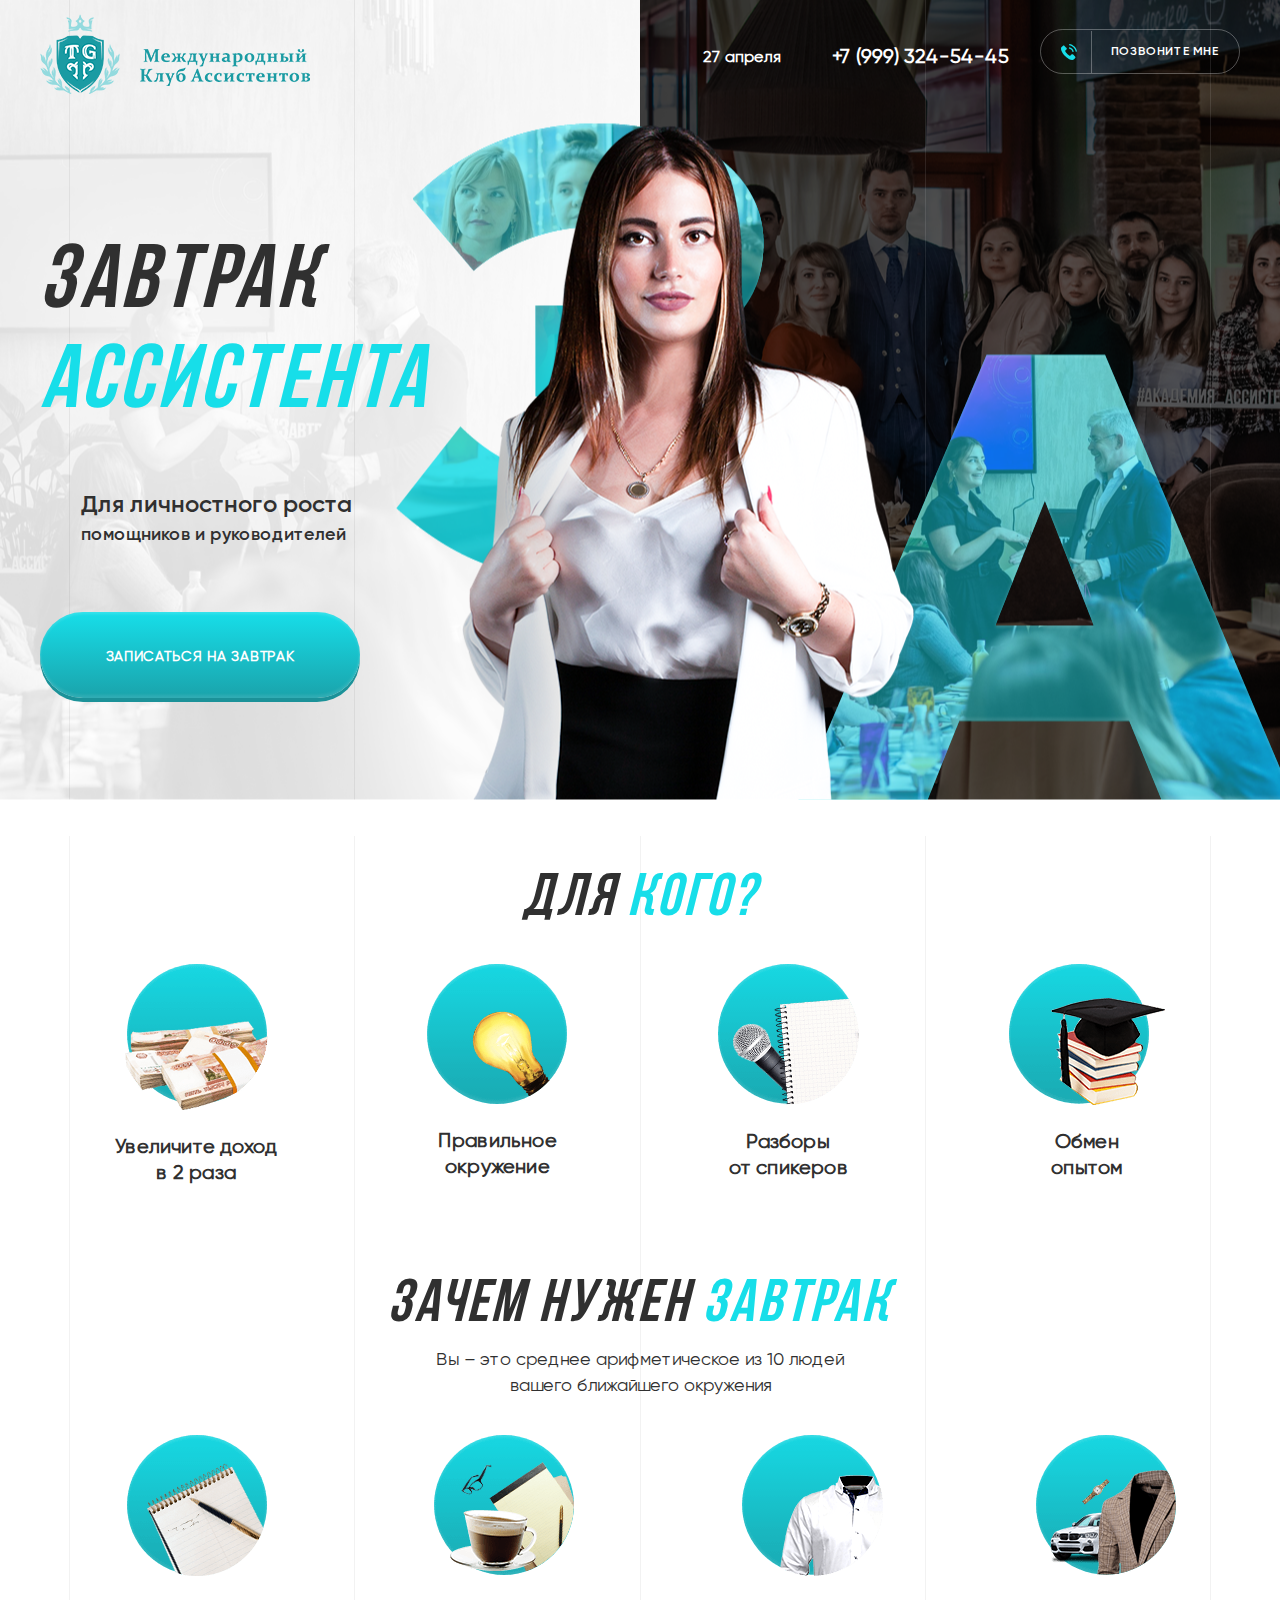
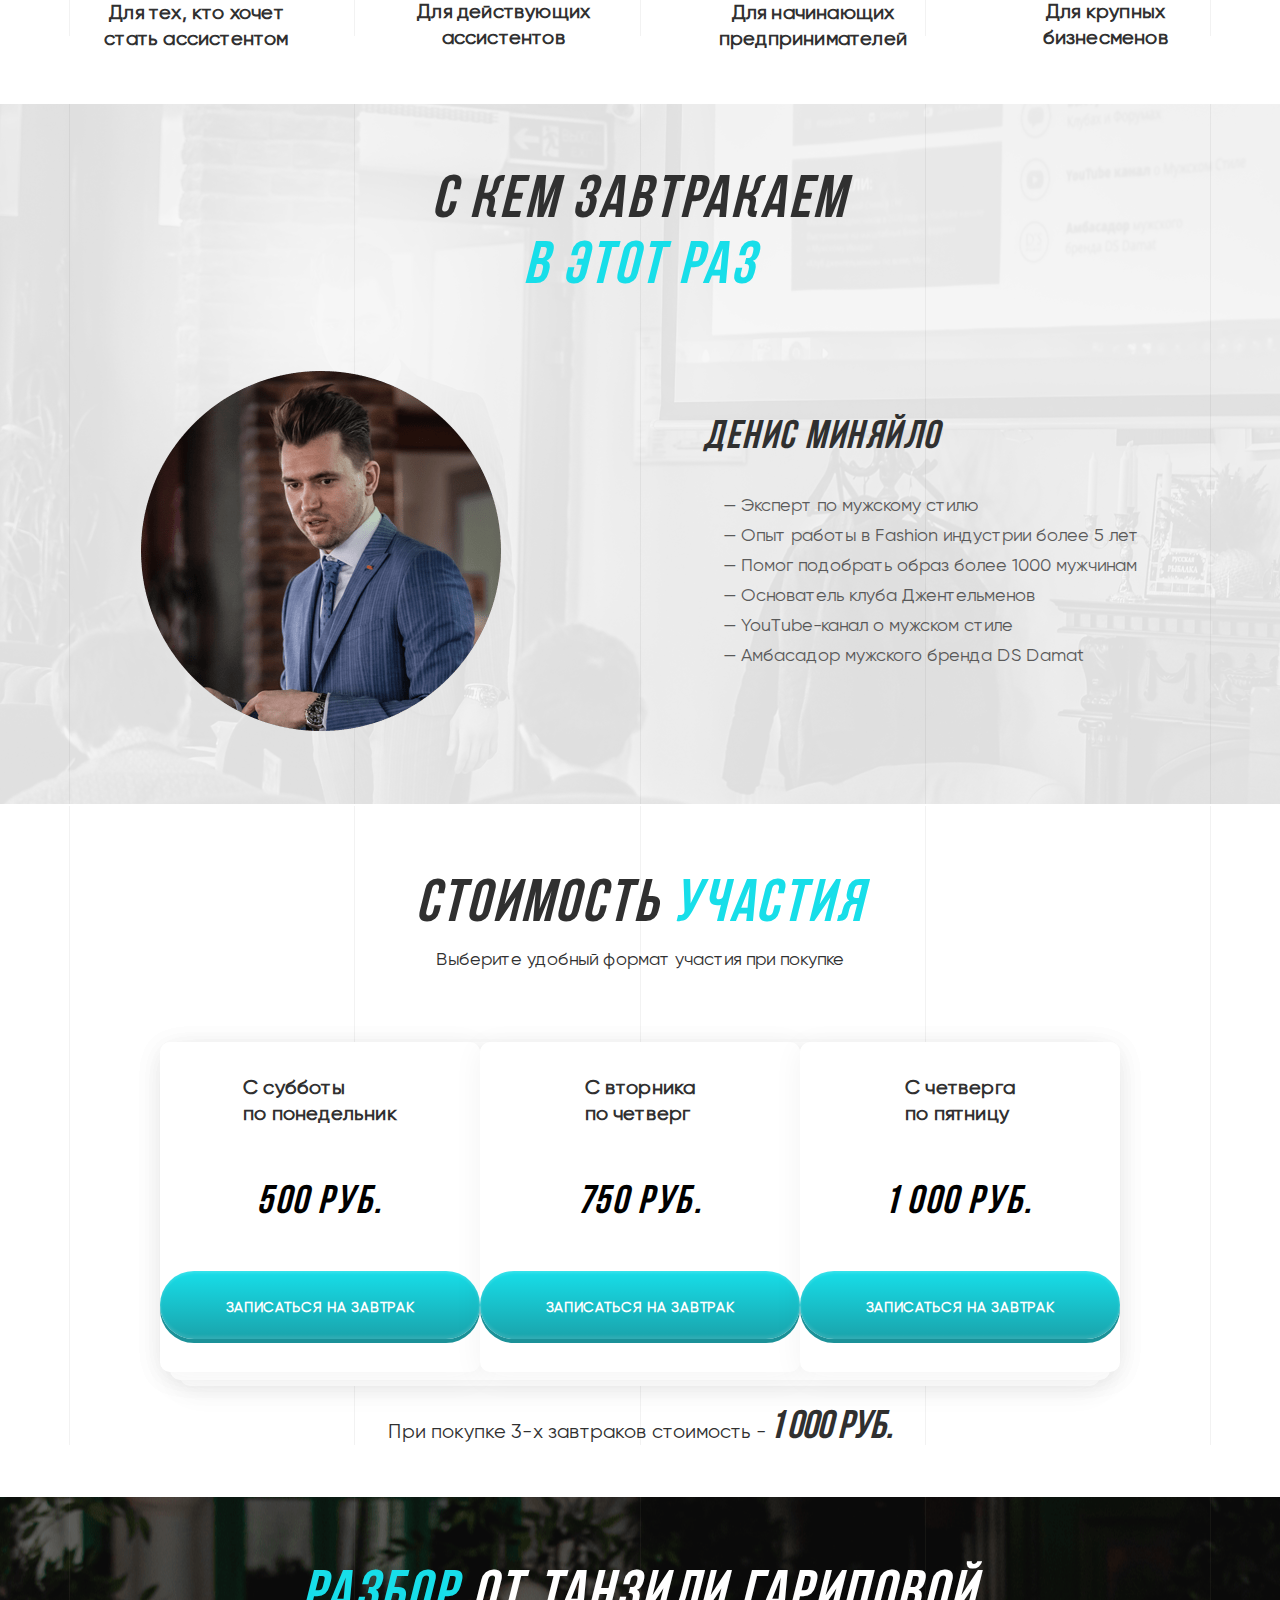
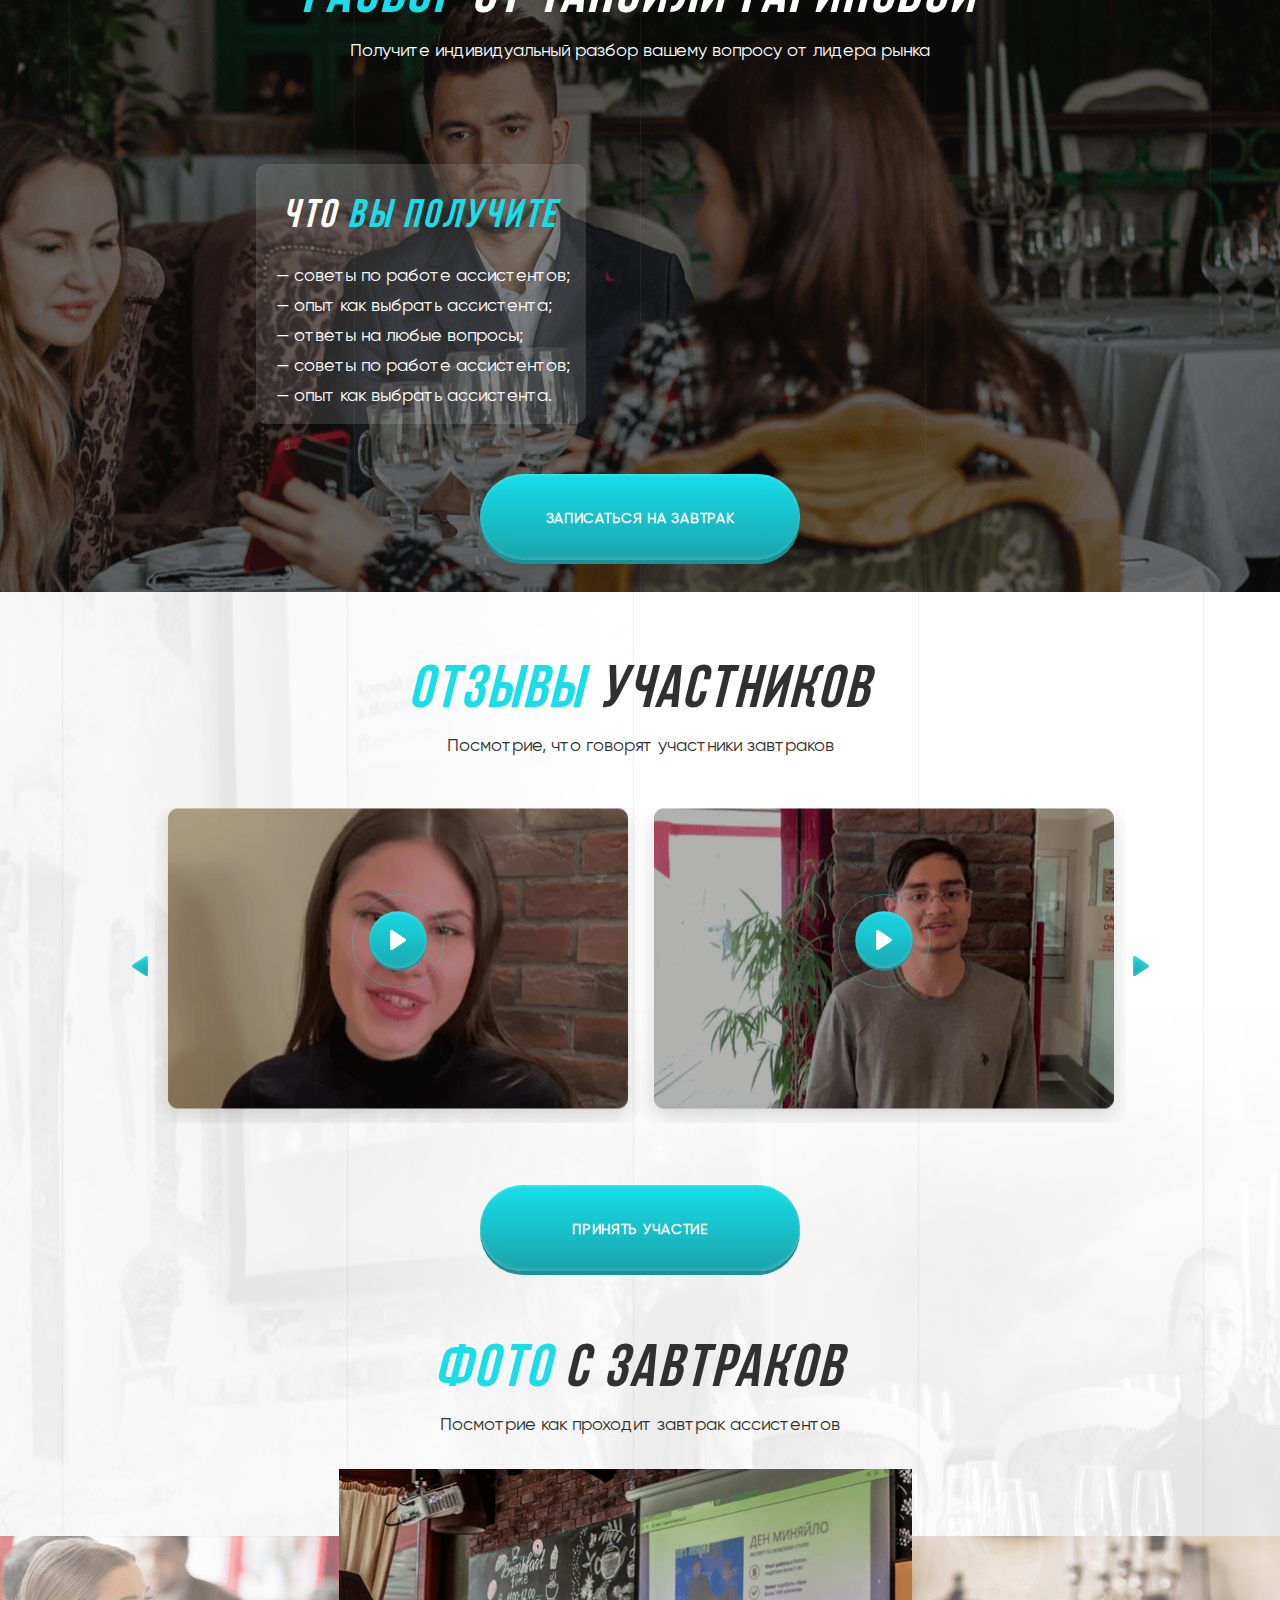
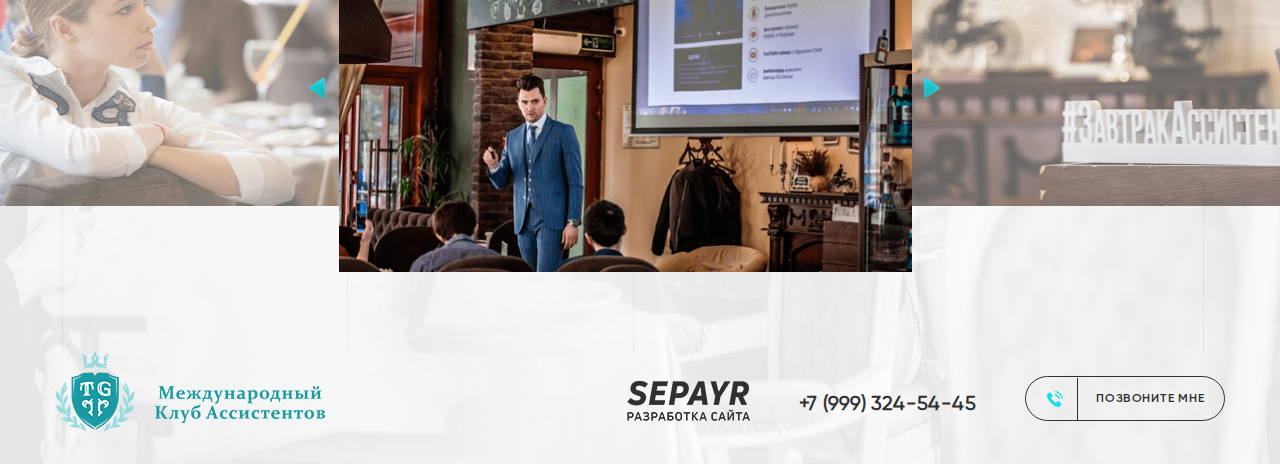
==== index.html @ 1f5dccc3 "fix" ====
<!DOCTYPE html>
<html lang="en">
	<head>
		<meta charset="UTF-8">
		<meta name="viewport" content="width=device-width, initial-scale=1.0">
		<meta http-equiv="X-UA-Compatible" content="ie=edge">
		<link rel="stylesheet" href="css/style.css">
		<link rel="stylesheet" href="slick/slick.css">
		<link rel="stylesheet" href="slick/slick-theme.css">
		<title>Завтрак</title>
	</head>
	<body>
		<header class="header">
			<div class="container">
				<div class="header-menu__wrap">
					<div class="header-logo"></div>
					<!-- /.header-logo -->
					<div class="header-menu">
						<div class="header-menu__data">27 апреля</div>
						<!-- /.header-menu__data -->
						<div class="header-menu__tel">+7 (999) 324-54-45</div>
						<!-- /.header-menu__tel -->
						<button class="button-o">
							<svg version="1.1" id="Capa_1" xmlns="http://www.w3.org/2000/svg" xmlns:xlink="http://www.w3.org/1999/xlink" x="0px" y="0px" width="16" height="16" viewBox="0 0 480.56 480.56" style="enable-background:new 0 0 480.56 480.56;" xml:space="preserve">
								<path d="M365.354,317.9c-15.7-15.5-35.3-15.5-50.9,0c-11.9,11.8-23.8,23.6-35.5,35.6c-3.2,3.3-5.9,4-9.8,1.8
							  c-7.7-4.2-15.9-7.6-23.3-12.2c-34.5-21.7-63.4-49.6-89-81c-12.7-15.6-24-32.3-31.9-51.1c-1.6-3.8-1.3-6.3,1.8-9.4
							  c11.9-11.5,23.5-23.3,35.2-35.1c16.3-16.4,16.3-35.6-0.1-52.1c-9.3-9.4-18.6-18.6-27.9-28c-9.6-9.6-19.1-19.3-28.8-28.8
							  c-15.7-15.3-35.3-15.3-50.9,0.1c-12,11.8-23.5,23.9-35.7,35.5c-11.3,10.7-17,23.8-18.2,39.1c-1.9,24.9,4.2,48.4,12.8,71.3
							  c17.6,47.4,44.4,89.5,76.9,128.1c43.9,52.2,96.3,93.5,157.6,123.3c27.6,13.4,56.2,23.7,87.3,25.4c21.4,1.2,40-4.2,54.9-20.9
							  c10.2-11.4,21.7-21.8,32.5-32.7c16-16.2,16.1-35.8,0.2-51.8C403.554,355.9,384.454,336.9,365.354,317.9z"></path>
								<path d="M346.254,238.2l36.9-6.3c-5.8-33.9-21.8-64.6-46.1-89c-25.7-25.7-58.2-41.9-94-46.9l-5.2,37.1
							  c27.7,3.9,52.9,16.4,72.8,36.3C329.454,188.2,341.754,212,346.254,238.2z"></path>
								<path d="M403.954,77.8c-42.6-42.6-96.5-69.5-156-77.8l-5.2,37.1c51.4,7.2,98,30.5,134.8,67.2c34.9,34.9,57.8,79,66.1,127.5
							  l36.9-6.3C470.854,169.3,444.354,118.3,403.954,77.8z"></path>
							  </svg>
						<span>Позвоните мне</span>
						</button>
					</div>
					<!-- /.header-menu -->
				</div>
				<div class="header-main">
					<div class="header-main__text">
						<h1>Завтрак<br>
						<span class='blue'>ассистента</span></h1>
						<div class="header-main__text__desc">Для личностного роста</div>
						<!-- /.header-main__text__desc -->
						<div class="header-main__text__desc_small">помощников и руководителей</div>
						<!-- /.header-main__text__desc_small -->
						
						<button class="button">Записаться на завтрак</button>
						
					</div>
					<!-- /.header-main__text -->
				</div>
				<!-- /.header-main -->
			</div>
		</div>
	</header>
	<!-- /.header -->
	
	<section class="section-value">
		<div class="section-title">
			для <span class="blue">кого?</span>
		</div>
		<!-- /.section-title -->
		<div class="section-value__advantages__wrap">
			<div class="section-value__advantages">
				<img src="img/money.png" alt="">
				<p>Увеличите доход<br>
				в 2 раза</p>
			</div>
			<!-- /.section-value__advantages -->
			<div class="section-value__advantages">
				<img src="img/lamp.png" alt="">
				<p>Правильное<br>
				окружение</p>
			</div>
			<!-- /.section-value__advantages -->
			<div class="section-value__advantages">
				<img src="img/speakers.png" alt="">
				<p>Разборы<br>
				от спикеров</p>
			</div>
			<!-- /.section-value__advantages -->
			<div class="section-value__advantages">
				<img src="img/exp.png" alt="">
				<p>Обмен<br>
				опытом</p>
			</div>
			<!-- /.section-value__advantages -->
		</div>
		<!-- /.section-value__advantages__wrap -->
		<div class="section-value-forWhat">
			<div class="section-title">зачем нужен <span class="blue">завтрак</span></div>
			<!-- /.section-title -->
			<div class="section-desc">Вы – это среднее арифметическое из 10 людей<br>
			вашего ближайшего окружения</div>
			<!-- /.section-value-forWhat__desc -->
			<div class="section-value-forWhat__blocks">
				<div class="section-value-forWhat__block">
					<img src="img/assistant.png" alt="">
					<p>Для тех, кто хочет<br>
					стать ассистентом</p>
				</div>
				<!-- /.section-value-forWhat__block -->
				<div class="section-value-forWhat__block">
					<img src="img/cofe.png" alt="">
					<p>Для действующих<br>
					ассистентов</p>
				</div>
				<!-- /.section-value-forWhat__block -->
				<div class="section-value-forWhat__block">
					<img src="img/start.png" alt="">
					<p>Для начинающих<br>
					предпринимателей</p>
				</div>
				<!-- /.section-value-forWhat__block -->
				<div class="section-value-forWhat__block">
					<img src="img/buisness.png" alt="">
					<p>Для крупных<br>
					бизнесменов</p>
				</div>
				<!-- /.section-value-forWhat__block -->
			</div>
			<!-- /.section-value-forWhat__blocks -->
		</div>
		<!-- /.section-value-forWhat -->
	</section>
	<!-- /.section-value -->
	<section class="withWho">
		<div class="container">
			<div class="section-title">С КЕМ ЗАВТРАКАЕМ<br>
				<span class="blue"> В ЭТОТ РАЗ</span></div>
				<!-- /.section-title -->
				<div class="withWho-desc">
					<div class="withWho-img">
						<img src="img/denis.png" alt="">
					</div>
					<!-- /.withWho-img -->
					<div class="withWho-text">
						<div class="withWho-name">Денис миняйло</div>
						<!-- /.withWho-name -->
						<div class="withWho-advantages">
							<ul>
								<li>— Эксперт по мужскому стилю</li>
								<li>— Опыт работы в Fashion индустрии более 5 лет</li>
								<li>— Помог подобрать образ более 1000 мужчинам</li>
								<li>— Основатель клуба Джентельменов</li>
								<li>— YouTube-канал о мужском стиле</li>
								<li>— Амбасадор мужского бренда DS Damat</li>
							</ul>
						</div>
						<!-- /.withWho-advantages -->
					</div>
				</div>
				
			</div>
		</section>
		<!-- /.withWho -->
		<section class="section-price">
			<div class="section-title">стоимость <span class="blue">участия</span></div>
			<!-- /.section title -->
			<div class="section-desc">Выберите удобный формат участия при покупке</div>
			<!-- /.section-price__desc -->
			<div class="section-price__rates">
				<div class="section-price__rate">
					<div class="section-price__date">С субботы<br>
					по понедельник</div>
					<!-- /.section-price__date -->
					<div class="price">500 Руб.</div>
					<!-- /.price -->
					<button class="button button-price">Записаться на завтрак</button>
					<!-- /.button -->
				</div>
				<!-- /.section-price__rate -->
				<div class="section-price__rate">
					<div class="section-price__date">С вторника<br>
					по четверг</div>
					<!-- /.section-price__date -->
					<div class="price">750 Руб.</div>
					<!-- /.price -->
					<button class="button button-price">Записаться на завтрак</button>
					<!-- /.button -->
				</div>
				<!-- /.section-price__rate -->
				<div class="section-price__rate">
					<div class="section-price__date">С четверга<br>
					по пятницу</div>
					<!-- /.section-price__date -->
					<div class="price">1 000 Руб.</div>
					<!-- /.price -->
					<button class="button button-price">Записаться на завтрак</button>
					<!-- /.button -->
				</div>
				<!-- /.section-price__rate -->
			</div>
			<!-- /.section-price__rates -->
			<div class="rates-before"></div>
			<div class="rates-before-1"></div>
			<div class="action">При покупке 3-х завтраков стоимость - <span class="big">1 000 Руб.</span></div>
		</section>
		<!-- /.section-price -->
		<section class="section-parsing">
			<div class="section-title section-title_white"><span class="blue">разбор</span> от танзили гариповой</div>
			<!-- /.section-title -->
			<div class="section-desc section-desc_white">Получите индивидуальный разбор вашему вопросу от лидера рынка</div>
			<!-- /.section-parsing__desc -->
			<div class="section-parsing__get">
				<div class="section-title section-title_small section-title_white">что <span class="blue">вы получите</span></div>
				<!-- /.section-title_small -->
				<ul>
					<li>— советы по работе ассистентов;</li>
					<li>— опыт как выбрать ассистента;</li>
					<li>— ответы на любые вопросы;</li>
					<li>— советы по работе ассистентов;</li>
					<li>— опыт как выбрать ассистента.</li>
				</ul>
			</div>
			<!-- /.section-parsing__get -->
			<button class="button">Записаться на завтрак</button>
			<!-- /.button -->
		</section>
		<!-- /.section-parsing -->
		<div class="bottom">
			<section class="section-feedback">
				<div class="section-title"><span class="blue">отзывы</span> участников</div>
				<!-- /.section-title -->
				<div class="section-desc">Посмотрие, что говорят участники завтраков</div>
				<!-- /.section-desc -->
				<div class="feedback-slider">
					<div class="feedback-slide feedback-slide-1">
						<button class="button-play button-play-1">
						<img src="img/play.png" alt="">
						</button>
					</div>
					<div class="feedback-slide feedback-slide-2">
						<button class="button-play button-play-2">
						<img src="img/play.png" alt="">
						</button>
					</div>
					<div class="feedback-slide feedback-slide-3">
						<button class="button-play button-play-3">
						<img src="img/play.png" alt="">
						</button>
					</div>
					<div class="feedback-slide feedback-slide-4">
						<button class="button-play button-play-4">
						<img src="img/play.png" alt="">
						</button>
					</div>
					<div class="feedback-slide feedback-slide-5">
						<button class="button-play button-play-5">
						<img src="img/play.png" alt="">
						</button>
					</div>
					<div class="feedback-slide feedback-slide-6">
						<button class="button-play button-play-6">
						<img src="img/play.png" alt="">
						</button>
					</div>
				</div>
				<!-- /.feedback-slider -->
				<button class="button">принять участие</button>
				<!-- /.button -->
			</section>
			<!-- /.section-feedback -->
			<section class="section-photos">
				<div class="section-title"><span class="blue">фото</span> с завтраков</div>
				<!-- /.section-title -->
				<div class="section-desc">Посмотрие как проходит завтрак ассистентов</div>
				<!-- /.section-desc -->
				<div class="photos-slider">
					<img src="img/slider-2/img-1.png" alt="">
					<img src="img/slider-2/img-2.png" alt="">
					<img src="img/slider-2/img-3.png" alt="">
					<img src="img/slider-2/img-4.png" alt="">
					<img src="img/slider-2/img-5.png" alt="">
					<img src="img/slider-2/img-6.png" alt="">
					<img src="img/slider-2/img-7.png" alt="">
					
					<img src="img/slider-2/img-1.png" alt="">
					<img src="img/slider-2/img-2.png" alt="">
					<img src="img/slider-2/img-3.png" alt="">
					<img src="img/slider-2/img-4.png" alt="">
					<img src="img/slider-2/img-5.png" alt="">
					<img src="img/slider-2/img-6.png" alt="">
					<img src="img/slider-2/img-7.png" alt="">
					
					<img src="img/slider-2/img-1.png" alt="">
					<img src="img/slider-2/img-2.png" alt="">
					<img src="img/slider-2/img-3.png" alt="">
					<img src="img/slider-2/img-4.png" alt="">
					<img src="img/slider-2/img-5.png" alt="">
					<img src="img/slider-2/img-6.png" alt="">
					<img src="img/slider-2/img-7.png" alt="">
				</div>
				<!-- /.photos-slider -->
			</section>
			<!-- /.section-photos -->
			<footer class="footer">
				<div class="logo">
					<img src="img/logo.png" alt="">
				</div>
				<!-- /.logo -->
				<div class="copy">
					<img src="img/copy.png" alt="">
				</div>
				<!-- /.copy -->
				<div class="tel">+7 (999) 324-54-45</div>
				<!-- /.tel -->
				<button class="button-o">
					<svg version="1.1" id="Capa_1" xmlns="http://www.w3.org/2000/svg" xmlns:xlink="http://www.w3.org/1999/xlink" x="0px" y="0px" width="16" height="16" viewBox="0 0 480.56 480.56" style="enable-background:new 0 0 480.56 480.56;" xml:space="preserve">
						<path d="M365.354,317.9c-15.7-15.5-35.3-15.5-50.9,0c-11.9,11.8-23.8,23.6-35.5,35.6c-3.2,3.3-5.9,4-9.8,1.8
					  c-7.7-4.2-15.9-7.6-23.3-12.2c-34.5-21.7-63.4-49.6-89-81c-12.7-15.6-24-32.3-31.9-51.1c-1.6-3.8-1.3-6.3,1.8-9.4
					  c11.9-11.5,23.5-23.3,35.2-35.1c16.3-16.4,16.3-35.6-0.1-52.1c-9.3-9.4-18.6-18.6-27.9-28c-9.6-9.6-19.1-19.3-28.8-28.8
					  c-15.7-15.3-35.3-15.3-50.9,0.1c-12,11.8-23.5,23.9-35.7,35.5c-11.3,10.7-17,23.8-18.2,39.1c-1.9,24.9,4.2,48.4,12.8,71.3
					  c17.6,47.4,44.4,89.5,76.9,128.1c43.9,52.2,96.3,93.5,157.6,123.3c27.6,13.4,56.2,23.7,87.3,25.4c21.4,1.2,40-4.2,54.9-20.9
					  c10.2-11.4,21.7-21.8,32.5-32.7c16-16.2,16.1-35.8,0.2-51.8C403.554,355.9,384.454,336.9,365.354,317.9z"></path>
						<path d="M346.254,238.2l36.9-6.3c-5.8-33.9-21.8-64.6-46.1-89c-25.7-25.7-58.2-41.9-94-46.9l-5.2,37.1
					  c27.7,3.9,52.9,16.4,72.8,36.3C329.454,188.2,341.754,212,346.254,238.2z"></path>
						<path d="M403.954,77.8c-42.6-42.6-96.5-69.5-156-77.8l-5.2,37.1c51.4,7.2,98,30.5,134.8,67.2c34.9,34.9,57.8,79,66.1,127.5
					  l36.9-6.3C470.854,169.3,444.354,118.3,403.954,77.8z"></path>
					  </svg>
				<span>Позвоните мне</span>
				</button>
			</footer>
			<!-- /.footer -->
		</div>
		<div class="video-popup video-popup-1">
			<div class="popup">
				<iframe width="380" height="403" src="https://www.youtube.com/embed/B3DP2rwQmpI" frameborder="0" allow="accelerometer; autoplay; encrypted-media; gyroscope; picture-in-picture" allowfullscreen></iframe>
				<div class="close close-1">
				<img src="img/close.png" alt=""></div>
			</div>
		</div>
		<div class="video-popup video-popup-2">
			<div class="popup">
				<iframe width="380" height="403" src="https://www.youtube.com/embed/vml7hj1_cJI" frameborder="0" allow="accelerometer; autoplay; encrypted-media; gyroscope; picture-in-picture" allowfullscreen></iframe>
				<div class="close close-2">
				<img src="img/close.png" alt=""></div>
			</div>
		</div>
		<div class="video-popup video-popup-3">
			<div class="popup">
				<iframe width="380" height="403" src="https://www.youtube.com/embed/K8iYPHsZq0M" frameborder="0" allow="accelerometer; autoplay; encrypted-media; gyroscope; picture-in-picture" allowfullscreen></iframe>
				<div class="close close-3">
				<img src="img/close.png" alt=""></div>
			</div>
		</div>
		<div class="video-popup video-popup-4">
			<div class="popup">
				<iframe width="380" height="403" src="https://www.youtube.com/embed/VwwDBniNbgA" frameborder="0" allow="accelerometer; autoplay; encrypted-media; gyroscope; picture-in-picture" allowfullscreen></iframe>
				<div class="close close-4">
				<img src="img/close.png" alt=""></div>
			</div>
		</div>
		<div class="video-popup video-popup-5">
			<div class="popup">
				<iframe width="380" height="403" src="https://www.youtube.com/embed/llMvuj4jTOo" frameborder="0" allow="accelerometer; autoplay; encrypted-media; gyroscope; picture-in-picture" allowfullscreen></iframe>
				<div class="close close-5">
				<img src="img/close.png" alt=""></div>
			</div>
		</div>
		<div class="video-popup video-popup-6">
			<div class="popup">
				<iframe width="380" height="403" src="https://www.youtube.com/embed/JsB4ao9Jj1M" frameborder="0" allow="accelerometer; autoplay; encrypted-media; gyroscope; picture-in-picture" allowfullscreen></iframe>
				<div class="close close-6">
				<img src="img/close.png" alt=""></div>
			</div>
		</div>
		<div class="form-popup">
			<div class="popup">
				<div class="close close-form"><img src="img/close.png" alt=""></div>
				<div class="section-title">оставьте <span class="blue">заявку</span></div>
				<div class="section-desc">мы свяжемся с вами
				через 3 минут</div>
				<form><input class='input-name' type="name" placeholder="Введите ваше имя:">
				<input type='tel' placeholder="Введите ваш телефон:"></form>
				<a href="thanks.html" class="button-a">оставить заявку</a>
				<div class="note">
					Нажимая на кнопку «Оставить заявку»,<br>
					вы принимаете<span class="blue"> условия передачи данных</span>
				</div>
			</div>
		</div>
		<script src="js/jquery-3.4.0.min.js"></script>
		<script src="slick/slick.js"></script>
		<script>
		$(document).ready(function() {
		$('.button-play-1').on("click", function(){
		$('.video-popup-1').show()
		});
		$('.close-1').on("click", function(){
		$('.video-popup').hide()
		});
		$('.button-play-2').on("click", function(){
		$('.video-popup-2').show()
		});
		$('.close-2').on("click", function(){
		$('.video-popup').hide()
		});
		$('.button-play-3').on("click", function(){
		$('.video-popup-3').show()
		});
		$('.close-3').on("click", function(){
		$('.video-popup').hide()
		});
		$('.button-play-4').on("click", function(){
		$('.video-popup-4').show()
		});
		$('.close-4').on("click", function(){
		$('.video-popup').hide()
		});
		$('.button-play-5').on("click", function(){
		$('.video-popup-5').show()
		});
		$('.close-5').on("click", function(){
		$('.video-popup').hide()
		});
		$('.button-play-6').on("click", function(){
		$('.video-popup-6').show()
		});
		$('.close-6').on("click", function(){
		$('.video-popup').hide()
		});
		$('.button').on("click", function(){
		$('.form-popup').show()
		});
		$('.close-form').on("click", function(){
		$('.form-popup').hide()
		});
		$('.button-o').on("click", function(){
		$('.form-popup').show()
		});
		$('.close-form').on("click", function(){
		$('.form-popup').hide()
		});
		$('.feedback-slider').slick({
		infinite: true,
		slidesToShow: 2,
		slidesToScroll: 2,
		responsive: [
		{
		breakpoint: 576,
		settings: {
		slidesToShow: 1,
		slidesToScroll: 1,
		arrows: true
		}
		}
		]
		});
		$('.photos-slider').slick({
		centerMode: true,
		slidesToShow: 3,
		slidesToScroll: 1,
		arrows: true,
		dots: false,
		infinite: true,
		responsive: [
		{
		breakpoint: 576,
		settings: {
		slidesToShow: 1,
		slidesToScroll: 1,
		arrows: true,
		centerMode: false
		}
		}
		]
		});
		});
		</script>
	</body>
</html>
---- css/style.css ----
@font-face {
  font-family: 'BebasNeue Regular';
  font-style: normal;
  font-weight: 400;
  src: url("../Font/AABebasNeue.ttf");
}

@font-face {
  font-family: 'Gilroy';
  font-style: normal;
  font-weight: 400;
  src: url("../Font/Gilroy-Regular_0.ttf");
}

@font-face {
  font-family: 'Gilroy-SemiBold';
  font-style: normal;
  font-weight: 400;
  src: url("../Font/Gilroy-SemiBold_0.ttf");
}

* {
  -webkit-box-sizing: border-box;
  box-sizing: border-box;
}

body {
  margin: 0;
  width: 100%;
}

.container {
  width: 1200px;
  margin: 0 auto;
}

.header {
  background: url("../img/bg.png") center no-repeat;
  height: 800px;
  width: 100%;
  margin: 0;
}

.header-logo {
  padding: 0;
  margin-top: 14px;
  background: url("../img/logo.png");
  width: 270px;
  height: 80px;
}

.header-menu {
  display: -webkit-box;
  display: -ms-flexbox;
  display: flex;
  -ms-flex-pack: distribute;
  justify-content: space-around;
  color: #ffffff;
  font-family: Gilroy, sans-serif;
  font-weight: 700;
}

.header-menu__wrap {
  display: -webkit-box;
  display: -ms-flexbox;
  display: flex;
  -webkit-box-pack: justify;
  -ms-flex-pack: justify;
  justify-content: space-between;
}

.header-menu__data {
  padding-top: 47px;
  font-size: 16px;
  margin-left: 53px;
}

.header-menu__tel {
  padding-top: 45px;
  font-size: 20px;
  margin-left: 51px;
}

.header-main {
  max-width: 1239px;
  height: 677px;
}

.header-main__text {
  padding: 0;
  display: inline-block;
}

.header-main__text__desc {
  font-size: 24px;
  line-height: 26px;
  color: #303030;
  font-family: "Gilroy-SemiBold";
  font-weight: 400;
  margin: 0 auto;
  margin-top: 65px;
  margin-left: 41px;
}

.header-main__text__desc_small {
  font-size: 18px;
  font-family: "Gilroy-SemiBold";
  font-weight: 400;
  line-height: 24px;
  color: #303030;
  margin-top: 5px;
  margin-bottom: 66px;
  margin-left: 41px;
}

.header-main__text h1 {
  color: #303030;
  letter-spacing: 5.65px;
  margin: 0;
  margin-top: 132px;
  line-height: 100px;
  font-size: 90px;
  font-weight: 400;
  font-style: italic;
  font-family: 'BebasNeue Regular';
}

.section-photos {
  text-align: center;
}

.section-photos .slick-slide {
  height: auto;
  opacity: 0.6;
  margin-top: 0.35%;
}

.section-photos .slick-slide img {
  height: 270px;
}

.section-photos .slick-next {
  left: 72%;
  top: 54%;
}

.section-photos .slick-prev {
  left: 24%;
  opacity: 1;
  top: 54%;
  z-index: 1;
}

.section-photos .slick-track,
.section-photos .draggable {
  height: 101.5% !important;
  margin-left: -5% !important;
}

.photos-slider {
  height: 405px;
  margin-top: 32px;
}

.button-o {
  margin-top: 29px;
  text-transform: uppercase;
  letter-spacing: 0.6px;
  font-size: 12px;
  font-weight: 400;
  color: #ffffff;
  font-family: 'Gilroy-SemiBold', sans-serif;
  background-color: transparent;
  border: 1px solid rgba(255, 255, 255, 0.3);
  border-radius: 50px;
  height: 45px;
  width: 200px;
  text-align: center;
  vertical-align: middle;
  margin-left: 31px;
  outline: none;
  -webkit-transition: 0.5s ease-in-out;
  -o-transition: 0.5s ease-in-out;
  transition: 0.5s ease-in-out;
}

.button-o span {
  padding-top: 6px;
}

.button-o:hover {
  background: #0090ff;
}

.button-o:hover svg {
  fill: #fff;
}

.button-o svg {
  margin-right: 15px;
  padding-top: 13px;
  padding-bottom: 13px;
  padding-right: 14px;
  vertical-align: middle;
  border-right: 1px solid rgba(255, 255, 255, 0.3);
  fill: #17dee9;
  -webkit-box-sizing: content-box;
  box-sizing: content-box;
}

.button {
  width: 320px;
  height: 86px;
  text-align: center;
  line-height: 86px;
  -webkit-box-shadow: 0 4px 0 #1b9299, inset 0 2px 3px rgba(255, 255, 255, 0.15), inset 0 -3px 3px rgba(255, 255, 255, 0.1);
  box-shadow: 0 4px 0 #1b9299, inset 0 2px 3px rgba(255, 255, 255, 0.15), inset 0 -3px 3px rgba(255, 255, 255, 0.1);
  border-radius: 43px;
  background: -webkit-gradient(linear, left bottom, left top, from(#1aa3ab), to(#17dee9)), -webkit-gradient(linear, left bottom, left top, from(#000000), to(#ffffff));
  background: -webkit-linear-gradient(bottom, #1aa3ab 0%, #17dee9 100%), -webkit-linear-gradient(bottom, #000000 0%, #ffffff 100%);
  background: -o-linear-gradient(bottom, #1aa3ab 0%, #17dee9 100%), -o-linear-gradient(bottom, #000000 0%, #ffffff 100%);
  background: linear-gradient(to top, #1aa3ab 0%, #17dee9 100%), linear-gradient(to top, #000000 0%, #ffffff 100%);
  color: #ffffff;
  font-family: Gilroy;
  font-size: 14px;
  font-weight: 700;
  text-transform: uppercase;
  letter-spacing: 0.7px;
  text-align: center;
  outline: none;
  -webkit-transition: all 0.5s ease-in-out;
  -o-transition: all 0.5s ease-in-out;
  transition: all 0.5s ease-in-out;
  border: 0px;
}

.button:hover {
  -webkit-transform: translateY(2px);
  -ms-transform: translateY(2px);
  transform: translateY(2px);
  background: -webkit-gradient(linear, left bottom, left top, from(#208c92), to(#1ec6cf)), -webkit-gradient(linear, left bottom, left top, from(#000000), to(#ffffff));
  background: -webkit-linear-gradient(bottom, #208c92 0%, #1ec6cf 100%), -webkit-linear-gradient(bottom, #000000 0%, #ffffff 100%);
  background: -o-linear-gradient(bottom, #208c92 0%, #1ec6cf 100%), -o-linear-gradient(bottom, #000000 0%, #ffffff 100%);
  background: linear-gradient(to top, #208c92 0%, #1ec6cf 100%), linear-gradient(to top, #000000 0%, #ffffff 100%);
}

.button-price {
  padding: 34px 42px;
  height: 11px;
  line-height: 5px;
  margin-top: 54px;
  margin-bottom: 57px;
}

.button-play {
  background: transparent;
  padding: 16px;
  border-radius: 50px;
  outline: none;
  border: 1px solid rgba(23, 222, 233, 0.35);
  cursor: pointer;
}

.blue {
  color: #17dee9;
}

.section-title {
  font-family: 'BebasNeue Regular';
  color: #303030;
  font-size: 60px;
  font-weight: 400;
  font-style: italic;
  letter-spacing: 3.76px;
  text-align: center;
  padding-top: 61px;
}

.section-desc {
  color: #303030;
  font-family: Gilroy;
  font-size: 18px;
  font-weight: 500;
  line-height: 26px;
  text-align: center;
  margin-top: 13px;
}

.section-desc_white {
  color: #ffffff;
}

.slick-prev {
  width: 16px;
  height: 20px;
  background: url("../img/prev.png") center no-repeat !important;
}

.slick-prev:before {
  content: '' !important;
}

.slick-next {
  background: url("../img/next.png") center no-repeat !important;
}

.slick-next:before {
  content: '' !important;
}

.slick-center {
  width: 3% !important;
  height: auto !important;
  opacity: 1 !important;
  margin-top: 0 !important;
  margin-bottom: 10px;
}

.slick-center img {
  width: 100% !important;
  height: 100% !important;
}

.slick-prev {
  z-index: 1;
}

.section-price {
  background: url("../img/bg-7.png") center no-repeat;
}

.section-price__desc {
  color: #303030;
  font-family: Gilroy;
  font-size: 18px;
  font-weight: 500;
  line-height: 26px;
  letter-spacing: 0.2px;
  text-align: center;
  margin-top: 13px;
}

.section-price__rate {
  width: 320px;
  height: 330px;
  -webkit-box-shadow: 0 5px 30px rgba(48, 48, 48, 0.05);
  box-shadow: 0 5px 30px rgba(48, 48, 48, 0.05);
  border-radius: 10px;
  background-color: #ffffff;
  display: -webkit-box;
  display: -ms-flexbox;
  display: flex;
  -webkit-box-pack: center;
  -ms-flex-pack: center;
  justify-content: center;
  -ms-flex-wrap: wrap;
  flex-wrap: wrap;
  z-index: 3;
}

.section-price__rates {
  display: -webkit-box;
  display: -ms-flexbox;
  display: flex;
  -webkit-box-shadow: 0 5px 30px rgba(48, 48, 48, 0.05);
  box-shadow: 0 5px 30px rgba(48, 48, 48, 0.05);
  margin: 0 auto;
  width: 960px;
  border-radius: 10px;
  margin-top: 70px;
  margin-bottom: 42px;
  height: 330px;
  z-index: 3;
}

.section-price__date {
  color: #303030;
  font-family: Gilroy;
  font-size: 20px;
  font-weight: 700;
  line-height: 26px;
  letter-spacing: 0.2px;
  padding-top: 33px;
}

.section-price .action {
  color: #303030;
  font-family: Gilroy;
  font-size: 20px;
  font-weight: 500;
  line-height: 26px;
  text-align: center;
  margin-bottom: 52px;
}

.price {
  font-family: 'BebasNeue Regular';
  margin-top: 54px;
  font-size: 40px;
  font-weight: 400;
  font-style: italic;
  line-height: 36px;
  letter-spacing: 2.51px;
  width: 100%;
  text-align: center;
}

.big {
  font-family: 'BebasNeue Regular';
  font-size: 40px;
  font-weight: 400;
  font-style: italic;
  line-height: 36px;
}

.rates-before {
  position: relative;
  -webkit-box-shadow: 0 5px 30px rgba(48, 48, 48, 0.05);
  box-shadow: 0 5px 30px rgba(48, 48, 48, 0.05);
  margin: 0 auto;
  width: 940px;
  top: -365px;
  margin-bottom: -365px;
  height: 331px;
  background: #fff;
  border-radius: 10px;
  z-index: 2;
}

.rates-before-1 {
  position: relative;
  background: #fff;
  -webkit-box-shadow: 0 5px 30px rgba(48, 48, 48, 0.05);
  box-shadow: 0 5px 30px rgba(48, 48, 48, 0.05);
  margin: 0 auto;
  width: 920px;
  border-radius: 10px;
  top: -325px;
  margin-bottom: -305px;
  height: 331px;
  z-index: 1;
}

.section-value {
  background: url("../img/bg-8.png") center no-repeat;
}

.section-value__advantages {
  text-align: center;
}

.section-value__advantages__wrap {
  display: -webkit-box;
  display: -ms-flexbox;
  display: flex;
  -ms-flex-pack: distribute;
  justify-content: space-around;
  margin: 0 auto;
  margin-top: 37px;
  width: 1200px;
}

.section-value__advantages img {
  -webkit-box-shadow: inset 0 2px 3px rgba(255, 255, 255, 0.15), inset 0 -3px 3px rgba(255, 255, 255, 0.1);
  box-shadow: inset 0 2px 3px rgba(255, 255, 255, 0.15), inset 0 -3px 3px rgba(255, 255, 255, 0.1);
}

.section-value__advantages p {
  color: #303030;
  font-family: Gilroy;
  font-size: 20px;
  font-weight: 700;
  line-height: 26px;
  letter-spacing: 0.2px;
}

.section-value-forWhat {
  text-align: center;
}

.section-value-forWhat__desc {
  color: #303030;
  font-family: Gilroy;
  font-size: 20px;
  font-weight: 500;
  line-height: 26px;
  letter-spacing: 0.2px;
  margin-top: 18px;
}

.section-value-forWhat__blocks {
  display: -webkit-box;
  display: -ms-flexbox;
  display: flex;
  -ms-flex-pack: distribute;
  justify-content: space-around;
  margin: 0 auto;
  margin-top: 37px;
  width: 1200px;
}

.section-value-forWhat__block img {
  -webkit-box-shadow: inset 0 2px 3px rgba(255, 255, 255, 0.15), inset 0 -3px 3px rgba(255, 255, 255, 0.1);
  box-shadow: inset 0 2px 3px rgba(255, 255, 255, 0.15), inset 0 -3px 3px rgba(255, 255, 255, 0.1);
}

.section-value-forWhat__block p {
  color: #303030;
  font-family: Gilroy;
  font-size: 20px;
  font-weight: 700;
  line-height: 26px;
  letter-spacing: 0.2px;
}

.withWho {
  background: url("../img/bg-2.png") center no-repeat;
  margin-top: 30px;
}

.withWho-desc {
  display: -webkit-box;
  display: -ms-flexbox;
  display: flex;
  -ms-flex-pack: distribute;
  justify-content: space-around;
  margin-top: 76px;
  padding-bottom: 75px;
}

.withWho-img {
  width: 360px;
  height: 360px;
}

.withWho-text {
  margin: auto 0;
}

.withWho-name {
  font-size: 40px;
  font-weight: 400;
  font-style: italic;
  line-height: 36px;
  letter-spacing: 2.51px;
  color: #303030;
  font-family: 'BebasNeue Regular';
}

.withWho-advantages ul {
  margin-top: 38px;
  margin-left: -20px;
}

.withWho-advantages ul li {
  opacity: 0.77;
  color: #303030;
  font-family: Gilroy;
  font-size: 18px;
  font-weight: 400;
  line-height: 30px;
  list-style: none;
}

.section-parsing {
  background: url("../img/bg-4.png") center no-repeat;
  text-align: center;
}

.section-parsing__desc {
  color: #ffffff;
  font-family: Gilroy;
  font-size: 18px;
  font-weight: 500;
  line-height: 26px;
  text-align: center;
  margin-top: 13px;
}

.section-parsing__get {
  width: 330px;
  height: 260px;
  border-radius: 10px;
  background-color: rgba(255, 255, 255, 0.13);
  margin-left: 20%;
  margin-top: 101px;
  margin-bottom: 50px;
}

.section-parsing ul {
  margin-left: -20px;
  margin-top: 25px;
}

.section-parsing li {
  list-style: none;
  text-align: left;
  color: #ffffff;
  font-family: Gilroy;
  font-size: 18px;
  font-weight: 400;
  line-height: 30px;
}

.section-parsing .button {
  margin-bottom: 32px;
}

.section-title_white {
  color: #ffffff;
}

.section-title_small {
  font-size: 40px;
  padding-top: 27px;
}

.section-feedback {
  text-align: center;
}

.section-feedback .feedback-slide {
  text-align: center;
  line-height: 315px;
  outline: none;
}

.section-feedback .feedback-slide-1 {
  background: url("../img/slider-1/img-1.png") center no-repeat;
}

.section-feedback .feedback-slide-2 {
  background: url("../img/slider-1/img-2.png") center no-repeat;
}

.section-feedback .feedback-slide-3 {
  background: url("../img/slider-1/img-3.png") center no-repeat;
}

.section-feedback .feedback-slide-4 {
  background: url("../img/slider-1/img-4.png") center no-repeat;
}

.section-feedback .feedback-slide-5 {
  background: url("../img/slider-1/img-5.png") center no-repeat;
}

.section-feedback .feedback-slide-6 {
  background: url("../img/slider-1/img-6.png") center no-repeat;
}

.section-feedback .feedback-slider {
  width: 971px;
  margin: 0 auto;
  margin-top: 50px;
}

.section-feedback .button {
  margin-top: 62px;
}

.section-feedback .slick-prev {
  left: -2.5%;
}

.footer {
  width: 1171px;
  display: -webkit-box;
  display: -ms-flexbox;
  display: flex;
  -webkit-box-pack: justify;
  -ms-flex-pack: justify;
  justify-content: space-between;
  margin: 0 auto;
  margin-top: 50px;
  padding-bottom: 29px;
}

.footer .button-o {
  margin: 0;
  margin-top: 52px;
  border: 1px solid #303030;
  color: #303030;
}

.footer .button-o svg {
  border-right: 1px solid #303030;
}

.bottom {
  background: url("../img/bg-5.png") center no-repeat;
  width: 100%;
}

.logo {
  margin-top: 27px;
}

.tel {
  color: #303030;
  font-family: Gilroy;
  font-size: 20px;
  font-weight: 700;
  margin-top: 68px;
}

.copy {
  margin-top: 57px;
  margin-left: 253px;
}

.video-popup {
  position: fixed;
  display: none;
  top: 0;
  width: 100%;
  height: 100%;
  z-index: 8;
  background-color: rgba(0, 0, 0, 0.8);
}

.video-popup .popup {
  width: 379px;
  height: 400px;
  border: 0px;
  top: 20%;
}

.video-popup .popup iframe {
  margin: 0;
}

.popup {
  position: fixed;
  left: 50%;
  top: 7%;
  width: 420px;
  height: 550px;
  -webkit-transform: translateX(-50%);
  -ms-transform: translateX(-50%);
  transform: translateX(-50%);
  background: #fff;
  border-radius: 10px;
}

.close {
  position: absolute;
  right: -10px;
  top: -15px;
  font-size: 35px;
  color: #000;
  font-weight: 300;
  cursor: pointer;
  width: 36px;
  height: 36px;
  -webkit-box-shadow: 0 10px 30px rgba(0, 0, 0, 0.15);
  box-shadow: 0 10px 30px rgba(0, 0, 0, 0.15);
  background-color: #ffffff;
  text-align: center;
  line-height: 30px;
  border-radius: 50%;
}

.form-popup {
  position: fixed;
  display: none;
  top: 0;
  width: 100%;
  height: 100%;
  z-index: 8;
  background-color: rgba(0, 0, 0, 0.8);
}

.form-popup .section-title {
  font-size: 44px;
  margin-top: -11px;
}

.form-popup .section-desc {
  color: #000000;
  font-size: 18px;
  margin-bottom: 30px;
}

.form-popup input {
  color: #000000;
  font-size: 18px;
  padding: 30px 44px;
  -webkit-box-shadow: inset 0 5px 5px rgba(26, 26, 25, 0.05);
  box-shadow: inset 0 5px 5px rgba(26, 26, 25, 0.05);
  border-radius: 6px;
  background-color: #f7f7f7;
  margin-bottom: 14px;
  margin-left: 60px;
  border: 0;
  outline: none;
}

form {
  margin-bottom: 58px;
}

.button-a {
  display: inline-block;
  width: 320px;
  height: 86px;
  text-align: center;
  line-height: 86px;
  -webkit-box-shadow: 0 4px 0 #1b9299, inset 0 2px 3px rgba(255, 255, 255, 0.15), inset 0 -3px 3px rgba(255, 255, 255, 0.1);
  box-shadow: 0 4px 0 #1b9299, inset 0 2px 3px rgba(255, 255, 255, 0.15), inset 0 -3px 3px rgba(255, 255, 255, 0.1);
  border-radius: 50px;
  background: -webkit-gradient(linear, left bottom, left top, from(#1aa3ab), to(#17dee9)), -webkit-gradient(linear, left bottom, left top, from(#000000), to(#ffffff));
  background: -webkit-linear-gradient(bottom, #1aa3ab 0%, #17dee9 100%), -webkit-linear-gradient(bottom, #000000 0%, #ffffff 100%);
  background: -o-linear-gradient(bottom, #1aa3ab 0%, #17dee9 100%), -o-linear-gradient(bottom, #000000 0%, #ffffff 100%);
  background: linear-gradient(to top, #1aa3ab 0%, #17dee9 100%), linear-gradient(to top, #000000 0%, #ffffff 100%);
  color: #ffffff;
  font-family: Gilroy;
  font-size: 14px;
  font-weight: 700;
  text-transform: uppercase;
  letter-spacing: 0.7px;
  text-align: center;
  outline: none;
  border: 0px;
  margin-left: 54px;
  text-decoration: none;
}

.note {
  color: #000000;
  font-size: 13px;
  font-weight: 400;
  line-height: 19.98px;
  font-family: Gilroy;
  margin-top: 57px;
  margin-left: 85px;
}

@media (max-width: 576px) {
  .header {
    background: url("../img/bg-mobile.png") no-repeat;
  }

  .header-logo {
    margin: 0 auto;
  }

  .header-menu {
    color: #303030;
    max-width: 576px;
    display: block;
    text-align: center;
  }

  .header-menu__wrap {
    display: block;
    margin-left: 0;
    max-width: 576px;
  }

  .header-menu__data {
    margin-left: 0;
    display: inline-block;
  }

  .header-menu__tel {
    margin-left: 40px;
    display: inline-block;
  }

  .header-main {
    max-width: 576px;
    text-align: center;
  }

  .header-main__text h1 {
    margin-top: 70px;
    font-size: 70px;
  }

  .header-main__text__desc {
    margin-left: 0;
  }

  .header-main__text__desc_small {
    margin-left: 0;
  }

  .header .button-o {
    margin: 0 auto;
    margin-top: 29px;
  }

  .container {
    width: 100%;
  }

  .button-o {
    margin: auto;
    display: block;
    border: 1px solid rgba(48, 48, 48, 0.3);
    color: #303030;
    margin-top: 20px;
  }

  .button-o img {
    border-right: 1px solid rgba(48, 48, 48, 0.3);
  }

  .section-value__advantages {
    margin-bottom: 50px;
  }

  .section-value__advantages__wrap {
    display: block;
    max-width: 100%;
  }

  .section-value-forWhat__blocks {
    display: block;
    max-width: 100%;
  }

  .section-value-forWhat__block {
    margin-bottom: 50px;
  }

  .withWho {
    background: url("../img/bg-2-mobile.png") center no-repeat;
  }

  .withWho-desc {
    display: block;
    margin-top: 38px;
  }

  .withWho-name {
    font-size: 40px;
    text-align: center;
  }

  .withWho-text {
    margin-top: 0px;
  }

  .withWho-advantages ul {
    margin-left: 0;
    width: 100%;
    margin-top: 19px;
  }

  .withWho-advantages li {
    font-size: 8px;
  }

  .withWho-img {
    text-align: center;
  }

  .withWho-img img {
    width: 270px;
    height: 270px;
    margin: 0 auto;
  }

  .section-price__rates {
    background: #ffffff;
    -webkit-box-pack: center;
    -ms-flex-pack: center;
    justify-content: center;
    -ms-flex-wrap: wrap;
    flex-wrap: wrap;
    width: 100%;
  }

  .section-price__rate {
    margin-bottom: 40px;
  }

  .action {
    margin: 0 auto;
    margin-top: 762px;
    width: 320px;
  }

  .section-parsing__get {
    margin: 0 auto;
    margin-top: 51px;
    margin-bottom: 50px;
  }

  .section-parsing__get li {
    font-size: 15px;
  }

  .section-parsing__get .section-title {
    margin-left: 10px;
    margin-right: 10px;
  }

  .section-title {
    font-size: 50px;
  }

  .section-title_small {
    font-size: 30px;
  }

  * {
    margin-left: auto;
    margin-right: auto;
  }

  .section-title {
    font-size: 45px;
  }

  .button {
    padding: 28.5px 51px;
  }

  .section-parsing .section-title {
    margin-left: 10px;
    margin-right: 10px;
  }

  .feedback-slider {
    max-width: 90%;
  }

  .feedback-slider .slick-next {
    right: 0% !important;
  }

  .feedback-slider .slick-prev {
    left: 0;
  }

  .photos-slider {
    margin: 0;
    height: 270px !important;
    width: 90%;
    margin: 0 auto;
  }

  .photos-slider .slick-next {
    top: 65%;
    right: -15%;
  }

  .photos-slider .slick-prev {
    top: 65%;
    left: 5%;
  }

  .photos-slider .slick-slide {
    opacity: 1 !important;
    margin-left: 0.5%;
    margin-right: 0.5%;
  }

  .photos-slider .slick-slide img {
    height: 200px !important;
    width: 300px !important;
  }

  .photos-slider .slick-track,
  .photos-slider .draggable {
    margin-left: -9% !important;
  }

  .footer {
    display: block;
    text-align: center;
    width: 100%;
  }

  .footer .copy {
    margin-left: 0;
  }

  .footer .button-o {
    margin: 0 auto;
    margin-top: 52px;
  }

  .video-popup {
    display: none;
  }

  .popup {
    width: 336px;
  }

  .popup input {
    margin-left: 30px;
    padding: 24px 35.2px;
  }

  .popup .button-a {
    margin-left: 15px;
    padding: 34.2px 82.2px;
  }

  .popup .note {
    margin-left: 40px;
  }

  iframe {
    max-width: 90% !important;
  }
}
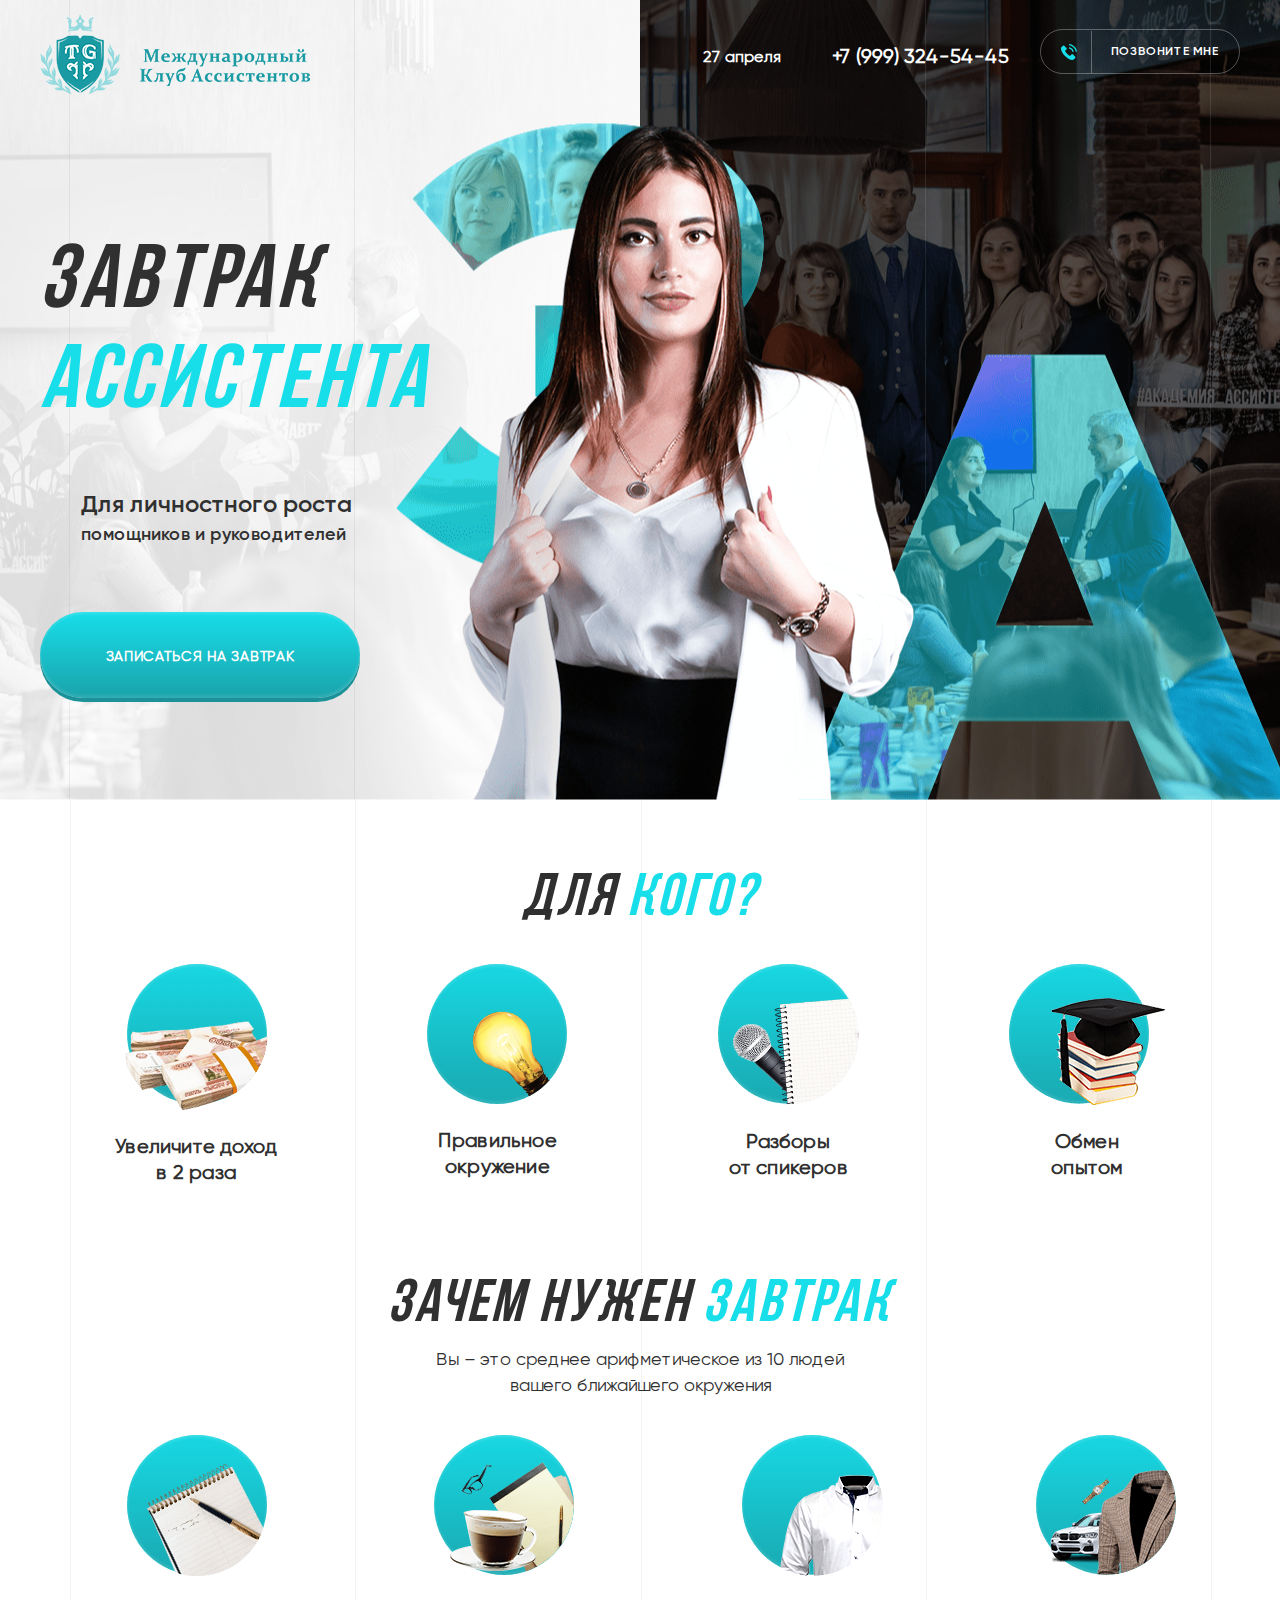
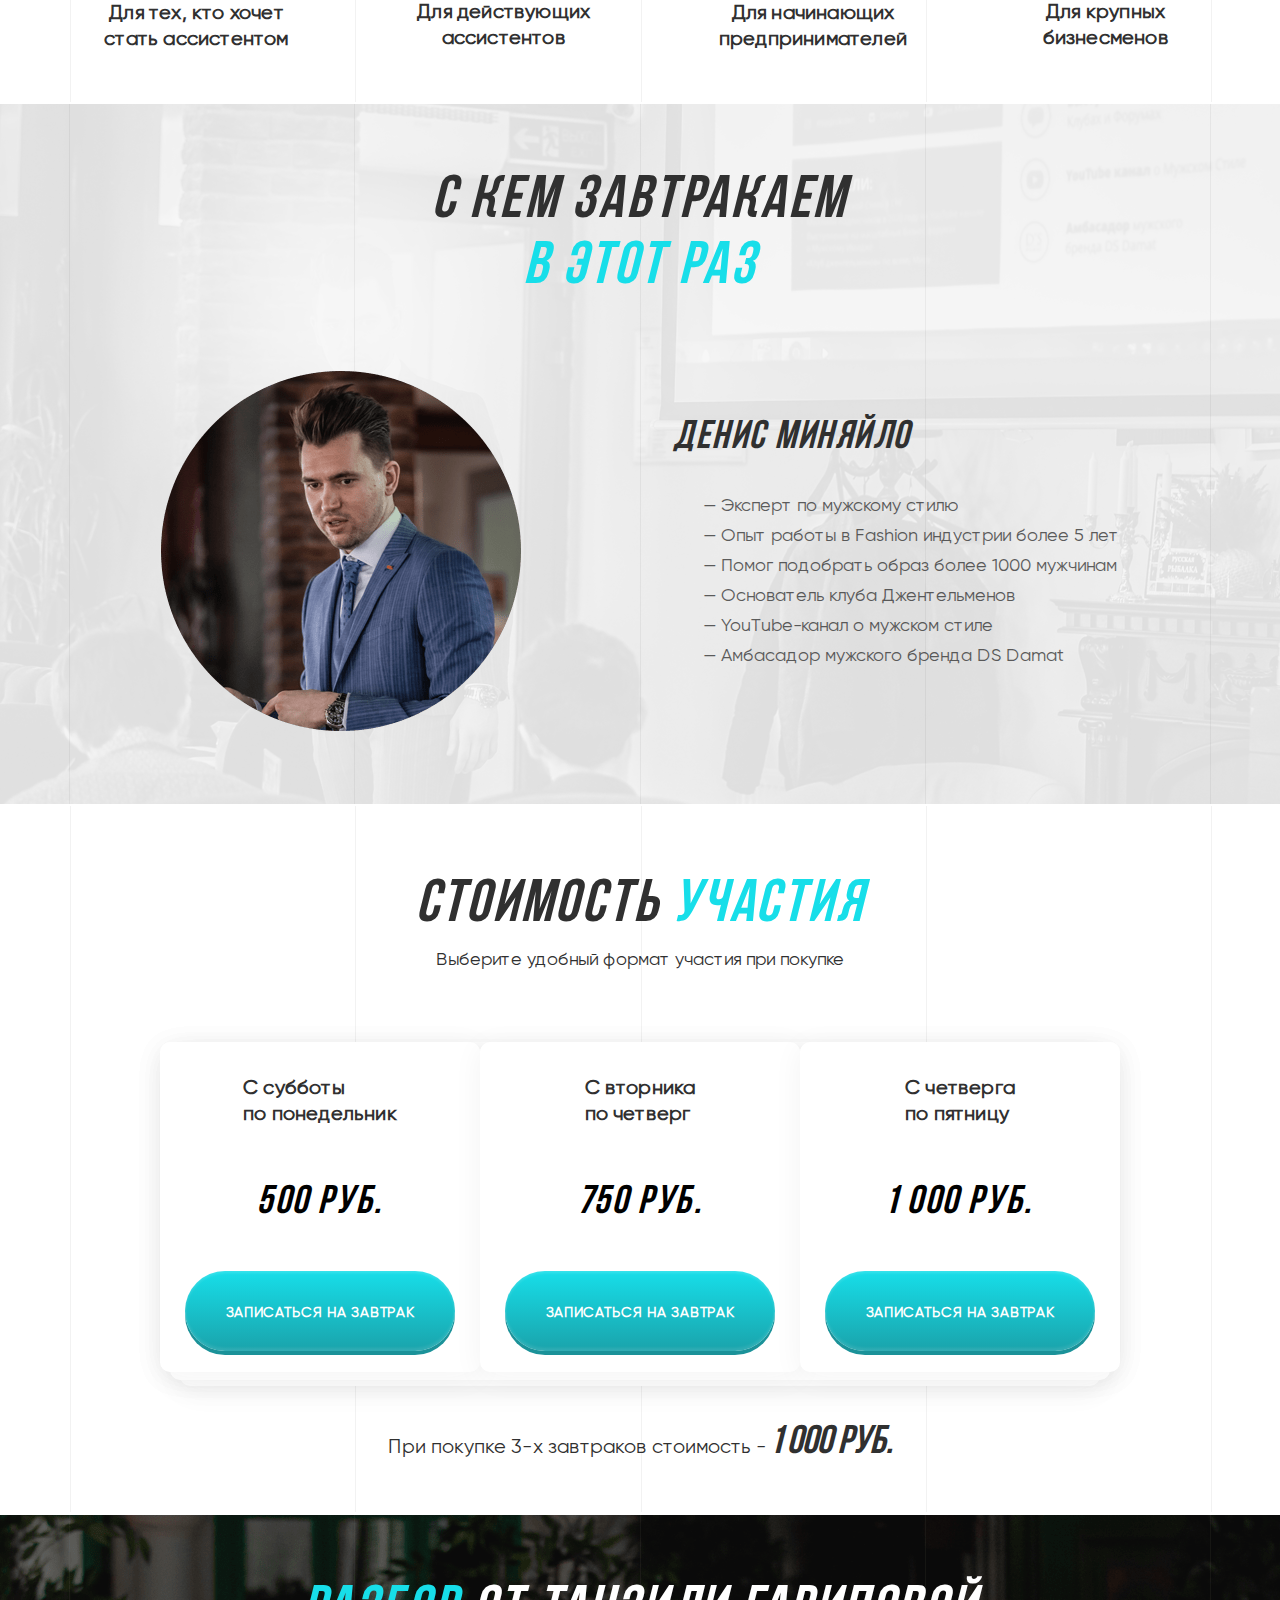
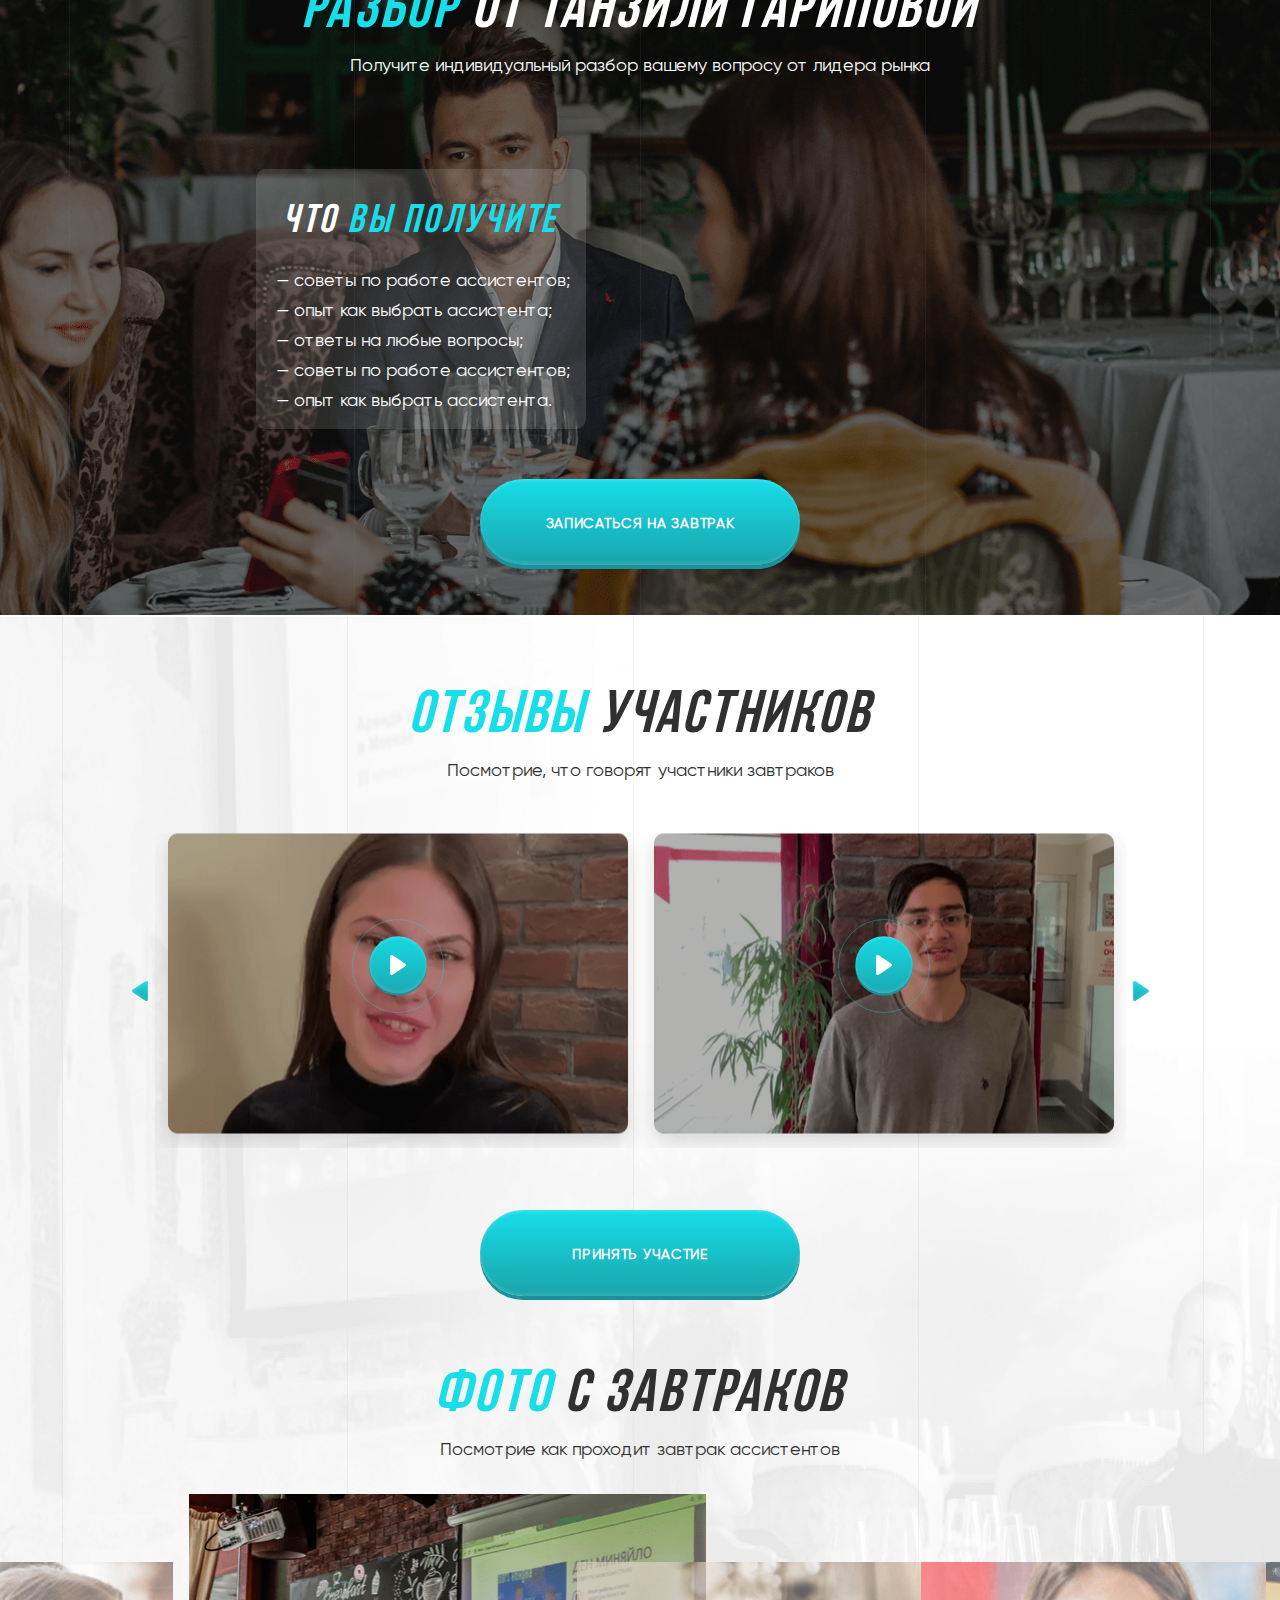
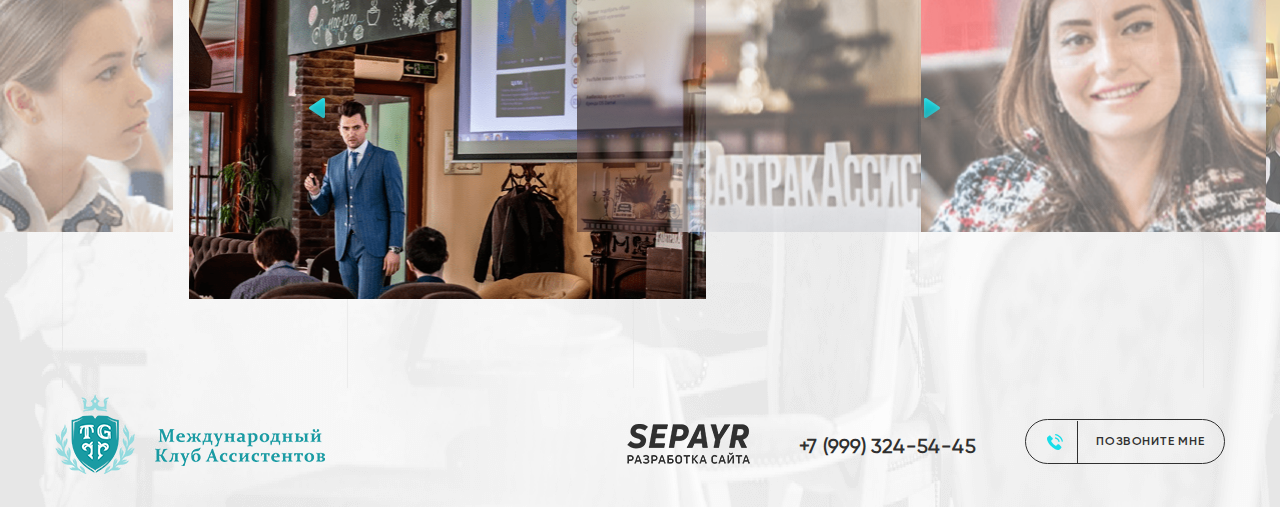
==== commit 02dec13c: "fix" ====
--- a/index.html
+++ b/index.html
@@ -270,29 +270,45 @@
 				<div class="section-desc">Посмотрие как проходит завтрак ассистентов</div>
 				<!-- /.section-desc -->
 				<div class="photos-slider">
-					<img src="img/slider-2/img-1.png" alt="">
-					<img src="img/slider-2/img-2.png" alt="">
-					<img src="img/slider-2/img-3.png" alt="">
-					<img src="img/slider-2/img-4.png" alt="">
-					<img src="img/slider-2/img-5.png" alt="">
-					<img src="img/slider-2/img-6.png" alt="">
-					<img src="img/slider-2/img-7.png" alt="">
+					<div class="photos-slide photos-slide-1"></div>
+					<div class="photos-slide photos-slide-2"></div>
+					<div class="photos-slide photos-slide-3"></div>
+					<div class="photos-slide photos-slide-4"></div>
+					<div class="photos-slide photos-slide-5"></div>
+					<div class="photos-slide photos-slide-6"></div>
+					<div class="photos-slide photos-slide-7"></div>
 					
-					<img src="img/slider-2/img-1.png" alt="">
-					<img src="img/slider-2/img-2.png" alt="">
-					<img src="img/slider-2/img-3.png" alt="">
-					<img src="img/slider-2/img-4.png" alt="">
-					<img src="img/slider-2/img-5.png" alt="">
-					<img src="img/slider-2/img-6.png" alt="">
-					<img src="img/slider-2/img-7.png" alt="">
+					<div class="photos-slide photos-slide-1"></div>
+					<div class="photos-slide photos-slide-2"></div>
+					<div class="photos-slide photos-slide-3"></div>
+					<div class="photos-slide photos-slide-4"></div>
+					<div class="photos-slide photos-slide-5"></div>
+					<div class="photos-slide photos-slide-6"></div>
+					<div class="photos-slide photos-slide-7"></div>
 					
-					<img src="img/slider-2/img-1.png" alt="">
-					<img src="img/slider-2/img-2.png" alt="">
-					<img src="img/slider-2/img-3.png" alt="">
-					<img src="img/slider-2/img-4.png" alt="">
-					<img src="img/slider-2/img-5.png" alt="">
-					<img src="img/slider-2/img-6.png" alt="">
-					<img src="img/slider-2/img-7.png" alt="">
+					<div class="photos-slide photos-slide-1"></div>
+					<div class="photos-slide photos-slide-2"></div>
+					<div class="photos-slide photos-slide-3"></div>
+					<div class="photos-slide photos-slide-4"></div>
+					<div class="photos-slide photos-slide-5"></div>
+					<div class="photos-slide photos-slide-6"></div>
+					<div class="photos-slide photos-slide-7"></div>
+					
+					<div class="photos-slide photos-slide-1"></div>
+					<div class="photos-slide photos-slide-2"></div>
+					<div class="photos-slide photos-slide-3"></div>
+					<div class="photos-slide photos-slide-4"></div>
+					<div class="photos-slide photos-slide-5"></div>
+					<div class="photos-slide photos-slide-6"></div>
+					<div class="photos-slide photos-slide-7"></div>
+					
+					<div class="photos-slide photos-slide-1"></div>
+					<div class="photos-slide photos-slide-2"></div>
+					<div class="photos-slide photos-slide-3"></div>
+					<div class="photos-slide photos-slide-4"></div>
+					<div class="photos-slide photos-slide-5"></div>
+					<div class="photos-slide photos-slide-6"></div>
+					<div class="photos-slide photos-slide-7"></div>
 				</div>
 				<!-- /.photos-slider -->
 			</section>
--- a/css/style.css
+++ b/css/style.css
@@ -129,14 +129,10 @@
   text-align: center;
 }
 
-.section-photos .slick-slide {
-  height: auto;
-  opacity: 0.6;
-  margin-top: 0.35%;
-}
-
-.section-photos .slick-slide img {
-  height: 270px;
+.section-photos .slick-track,
+.section-photos .draggable {
+  margin-left: -2.5%;
+  height: 455px;
 }
 
 .section-photos .slick-next {
@@ -151,15 +147,56 @@
   z-index: 1;
 }
 
-.section-photos .slick-track,
-.section-photos .draggable {
-  height: 101.5% !important;
-  margin-left: -5% !important;
-}
-
-.photos-slider {
+.photos-slide {
+  width: 100% !important;
+  height: 270px;
+  opacity: 0.6;
+  margin-top: 100px;
+  z-index: 1;
+  margin-left: 6%;
+  margin-right: 6%;
+}
+
+.photos-slide-1 {
+  background: url("../img/slider-2/img-1.png") center no-repeat;
+}
+
+.photos-slide-2 {
+  background: url("../img/slider-2/img-2.png") center no-repeat;
+}
+
+.photos-slide-3 {
+  background: url("../img/slider-2/img-3.png") center no-repeat;
+}
+
+.photos-slide-4 {
+  background: url("../img/slider-2/img-4.png") center no-repeat;
+}
+
+.photos-slide-5 {
+  background: url("../img/slider-2/img-5.png") center no-repeat;
+}
+
+.photos-slide-6 {
+  background: url("../img/slider-2/img-6.png") center no-repeat;
+}
+
+.photos-slide-7 {
+  background: url("../img/slider-2/img-7.png") no-repeat;
+}
+
+.slick-center {
+  margin-left: 0.1%;
+  margin-right: 0.1%;
+}
+
+.slick-center .photos-slide {
+  width: 150% !important;
   height: 405px;
+  opacity: 1;
+  z-index: 14;
   margin-top: 32px;
+  margin-left: 2%;
 }
 
 .button-o {
@@ -189,7 +226,8 @@
 }
 
 .button-o:hover {
-  background: #0090ff;
+  background: #303030;
+  color: #fff;
 }
 
 .button-o:hover svg {
@@ -202,6 +240,9 @@
   padding-bottom: 13px;
   padding-right: 14px;
   vertical-align: middle;
+  -webkit-transition: 0.5s ease-in-out;
+  -o-transition: 0.5s ease-in-out;
+  transition: 0.5s ease-in-out;
   border-right: 1px solid rgba(255, 255, 255, 0.3);
   fill: #17dee9;
   -webkit-box-sizing: content-box;
@@ -245,9 +286,10 @@
 }
 
 .button-price {
-  padding: 34px 42px;
-  height: 11px;
-  line-height: 5px;
+  width: 270px;
+  height: 80px;
+  text-align: center;
+  line-height: 80px;
   margin-top: 54px;
   margin-bottom: 57px;
 }
@@ -306,19 +348,6 @@
 
 .slick-next:before {
   content: '' !important;
-}
-
-.slick-center {
-  width: 3% !important;
-  height: auto !important;
-  opacity: 1 !important;
-  margin-top: 0 !important;
-  margin-bottom: 10px;
-}
-
-.slick-center img {
-  width: 100% !important;
-  height: 100% !important;
 }
 
 .slick-prev {
@@ -390,7 +419,7 @@
   font-weight: 500;
   line-height: 26px;
   text-align: center;
-  margin-bottom: 52px;
+  padding-bottom: 52px;
 }
 
 .price {
@@ -436,12 +465,13 @@
   width: 920px;
   border-radius: 10px;
   top: -325px;
-  margin-bottom: -305px;
+  margin-bottom: -290px;
   height: 331px;
   z-index: 1;
 }
 
 .section-value {
+  padding-bottom: 30px;
   background: url("../img/bg-8.png") center no-repeat;
 }
 
@@ -515,7 +545,6 @@
 
 .withWho {
   background: url("../img/bg-2.png") center no-repeat;
-  margin-top: 30px;
 }
 
 .withWho-desc {
@@ -531,6 +560,7 @@
 .withWho-img {
   width: 360px;
   height: 360px;
+  margin-right: -40px;
 }
 
 .withWho-text {
@@ -543,13 +573,14 @@
   font-style: italic;
   line-height: 36px;
   letter-spacing: 2.51px;
+  margin-left: -50px;
   color: #303030;
   font-family: 'BebasNeue Regular';
 }
 
 .withWho-advantages ul {
   margin-top: 38px;
-  margin-left: -20px;
+  margin-left: -60px;
 }
 
 .withWho-advantages ul li {
@@ -583,7 +614,7 @@
   border-radius: 10px;
   background-color: rgba(255, 255, 255, 0.13);
   margin-left: 20%;
-  margin-top: 101px;
+  margin-top: 91px;
   margin-bottom: 50px;
 }
 
@@ -603,7 +634,7 @@
 }
 
 .section-parsing .button {
-  margin-bottom: 32px;
+  margin-bottom: 52px;
 }
 
 .section-title_white {
@@ -685,6 +716,11 @@
 
 .footer .button-o svg {
   border-right: 1px solid #303030;
+}
+
+.footer .button-o:hover {
+  color: #fff;
+  border: 1px solid rgba(255, 255, 255, 0.3);
 }
 
 .bottom {
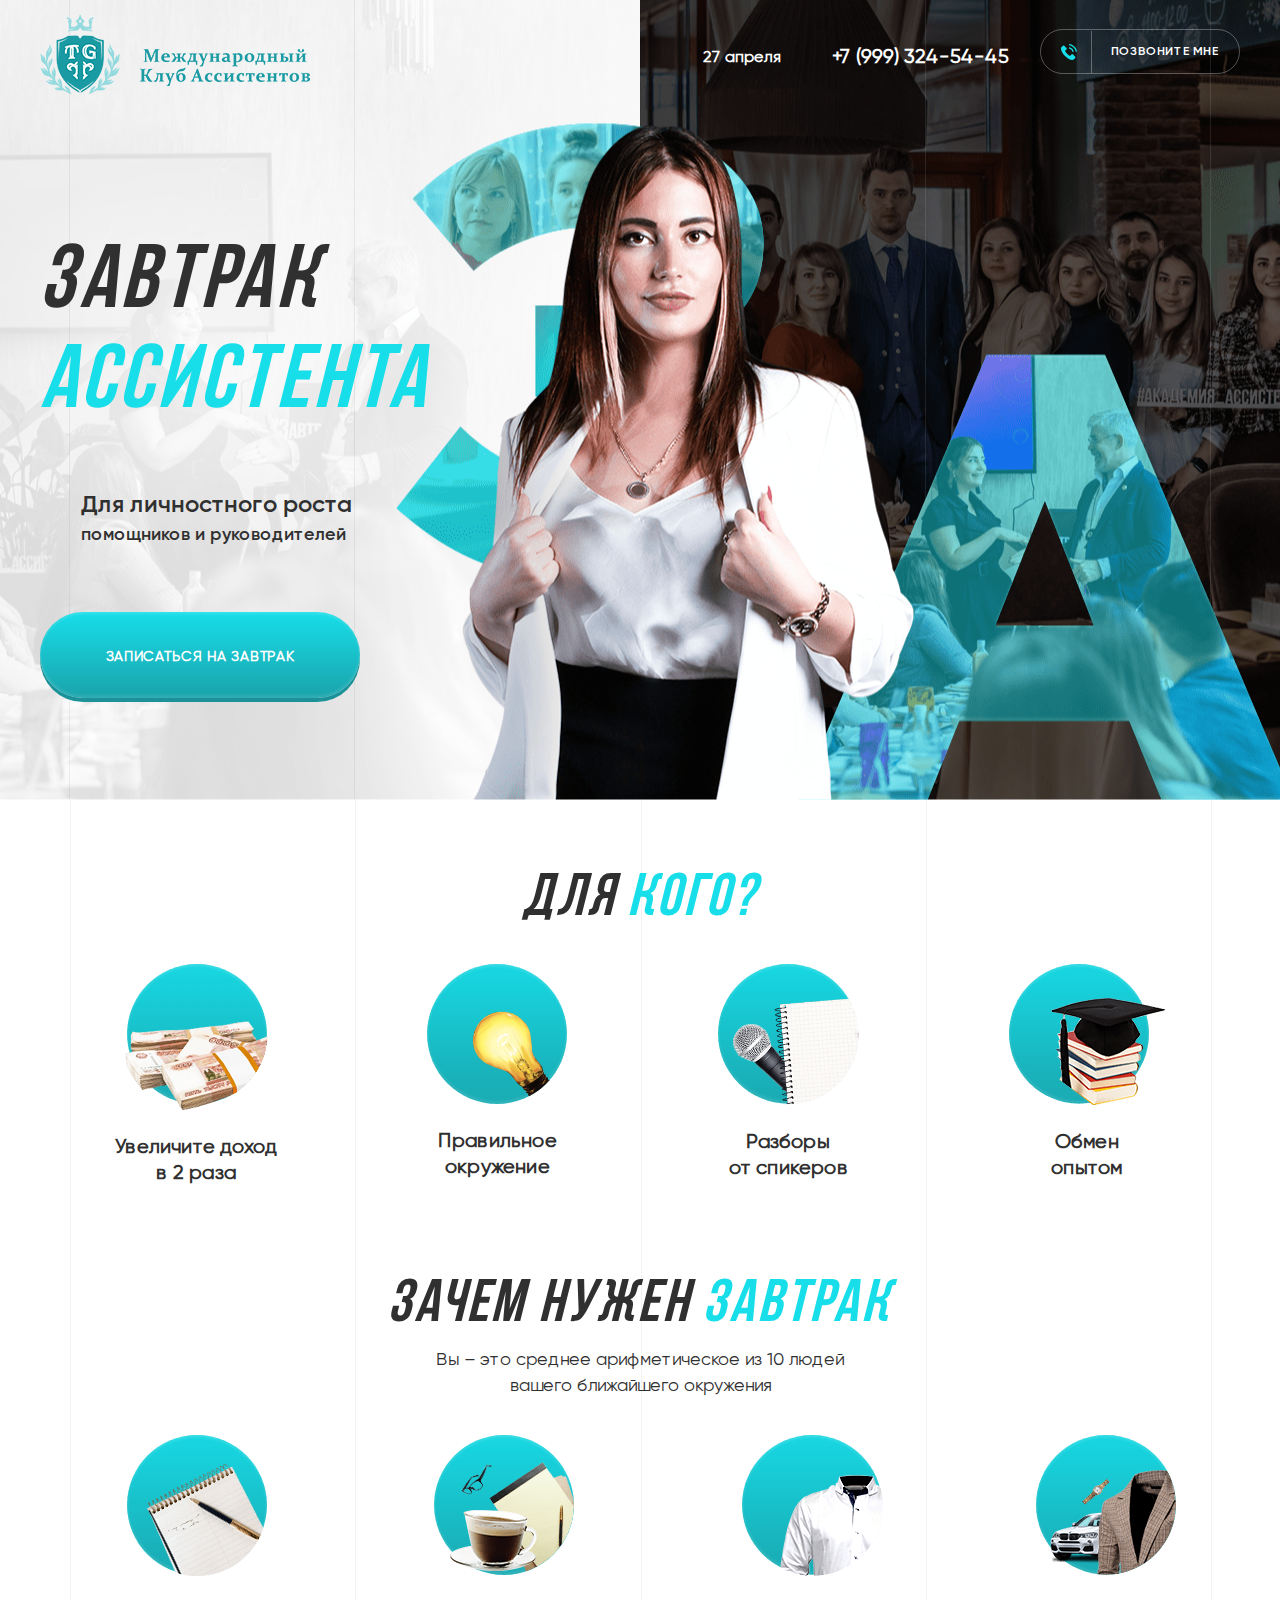
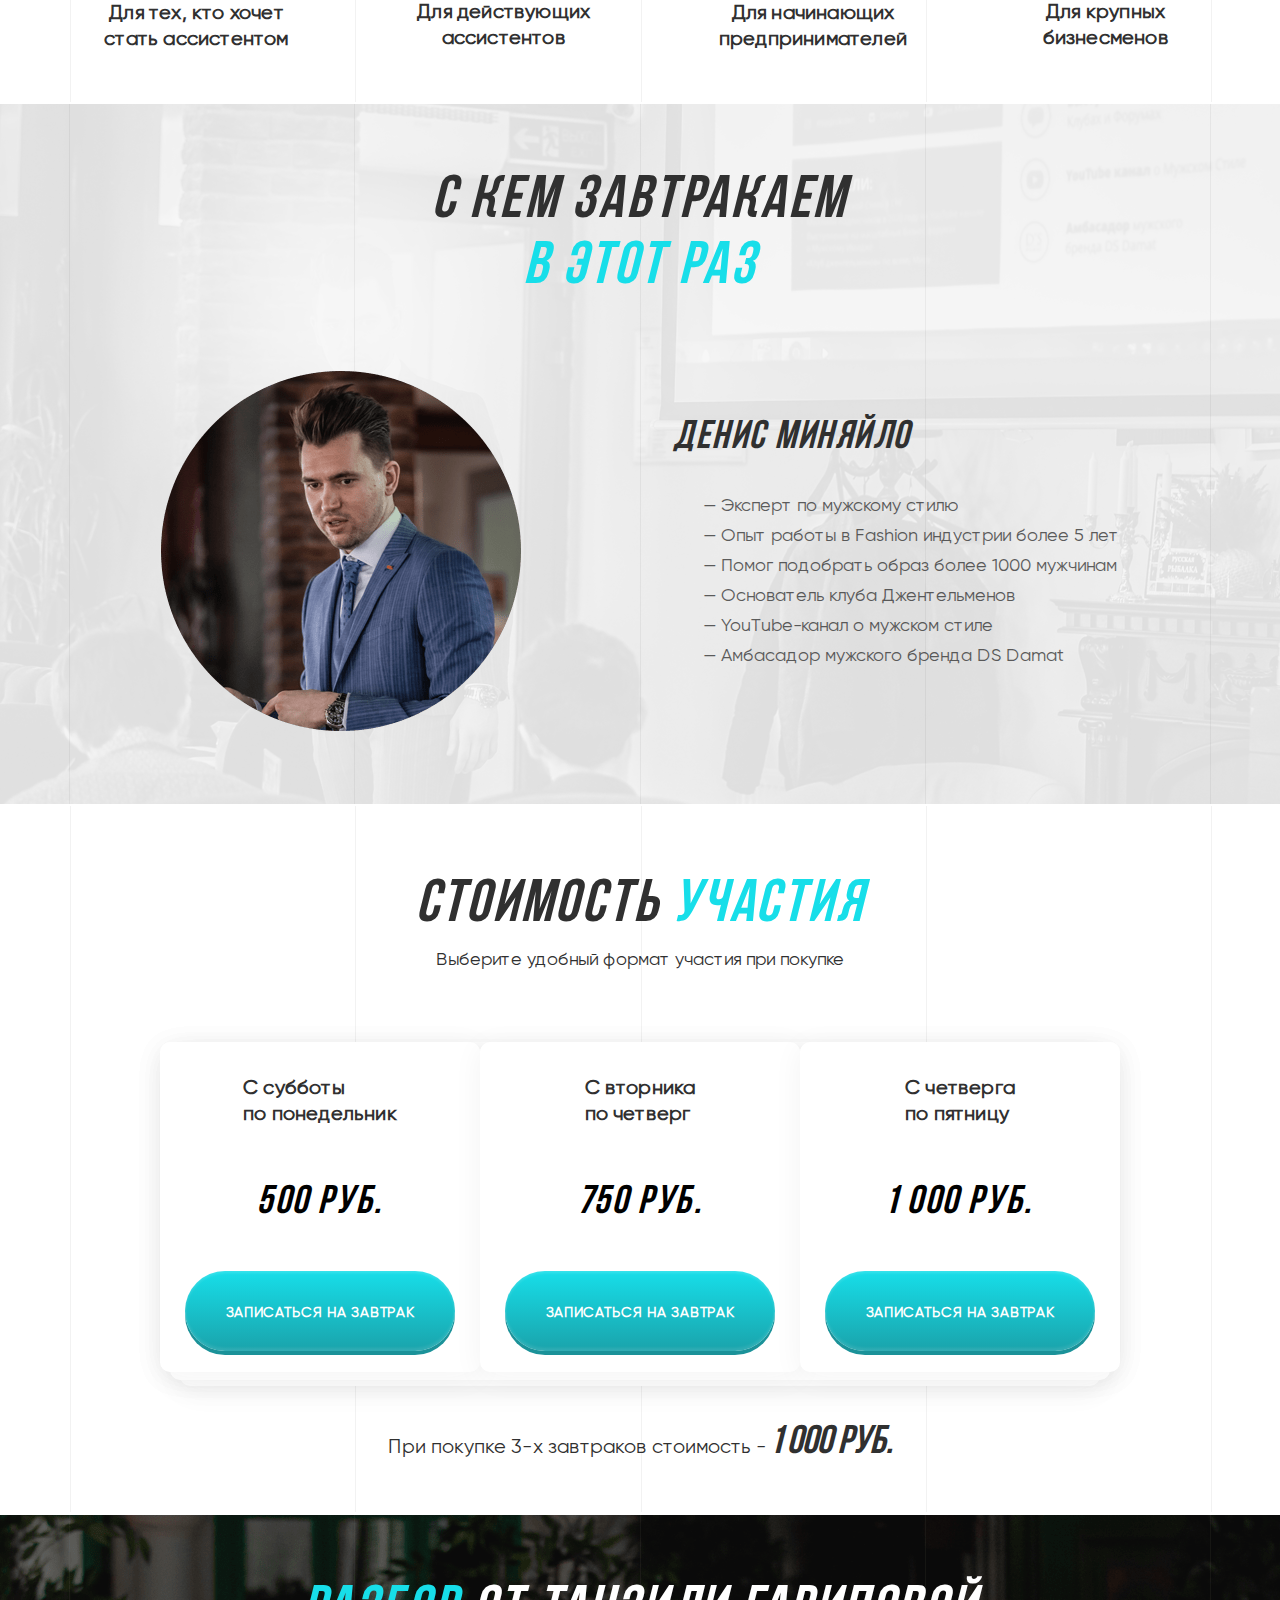
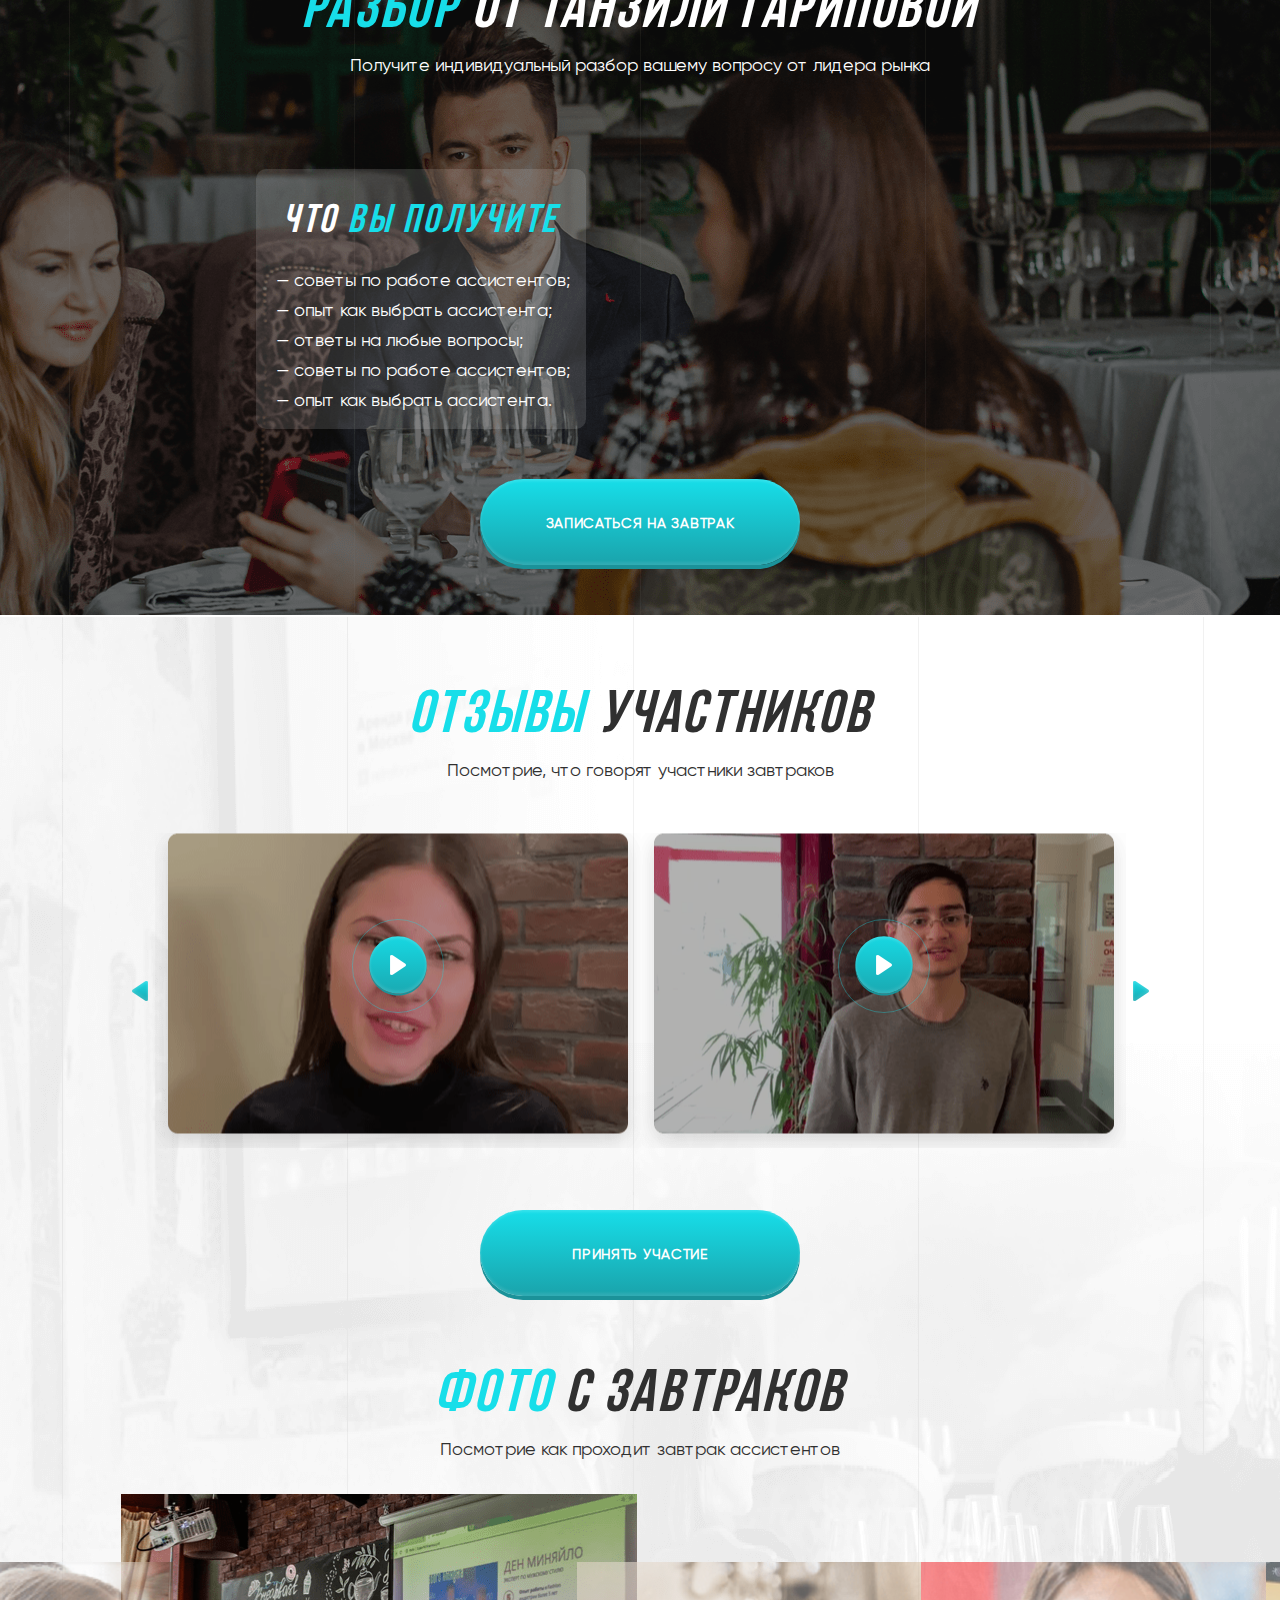
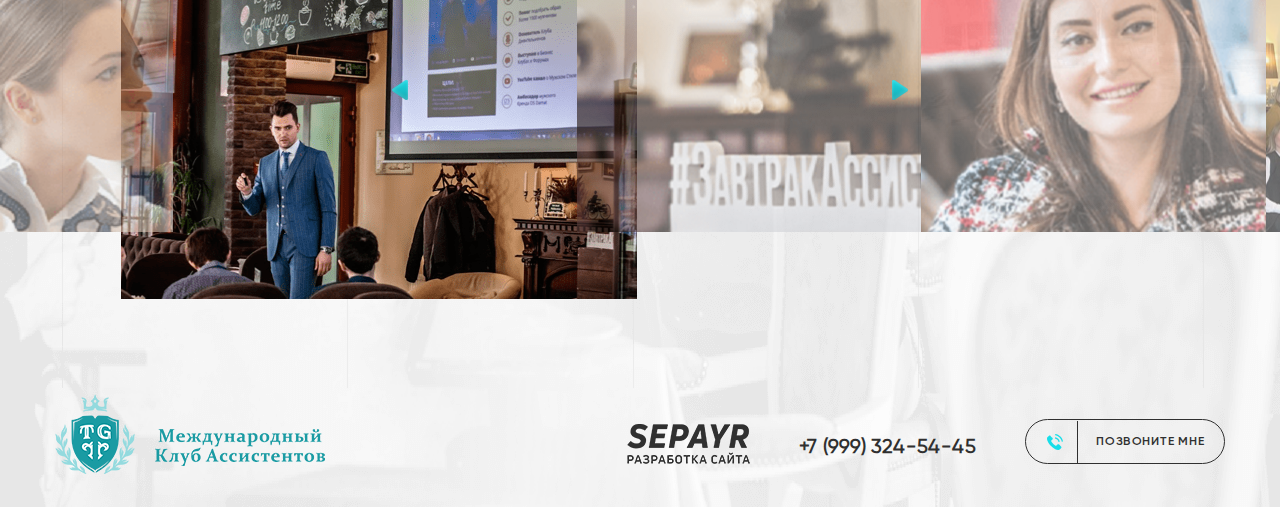
==== commit f4d99af0: "HELP" ====
--- a/index.html
+++ b/index.html
@@ -4,6 +4,11 @@
 		<meta charset="UTF-8">
 		<meta name="viewport" content="width=device-width, initial-scale=1.0">
 		<meta http-equiv="X-UA-Compatible" content="ie=edge">
+		<meta property="og:url" content="https://afisha.mail.ru/cinema/news/48375/"/>
+		<meta property="og:image"content="https://pic.afisha.mail.ru/share/article
+		/48375/?20170413114841.1"/>
+		<meta property="og:image:width" content="1200"/>
+		<meta property="og:image:height" content="630"/>
 		<link rel="stylesheet" href="css/style.css">
 		<link rel="stylesheet" href="slick/slick.css">
 		<link rel="stylesheet" href="slick/slick-theme.css">
--- a/css/style.css
+++ b/css/style.css
@@ -136,14 +136,14 @@
 }
 
 .section-photos .slick-next {
-  left: 72%;
-  top: 54%;
+  left: 69.5%;
+  top: 50%;
 }
 
 .section-photos .slick-prev {
-  left: 24%;
+  left: 30.5%;
   opacity: 1;
-  top: 54%;
+  top: 50%;
   z-index: 1;
 }
 
@@ -196,7 +196,7 @@
   opacity: 1;
   z-index: 14;
   margin-top: 32px;
-  margin-left: 2%;
+  margin-left: -18%;
 }
 
 .button-o {
@@ -991,6 +991,7 @@
 
   .withWho-img {
     text-align: center;
+    margin-left: 0;
   }
 
   .withWho-img img {
@@ -1051,10 +1052,6 @@
     font-size: 45px;
   }
 
-  .button {
-    padding: 28.5px 51px;
-  }
-
   .section-parsing .section-title {
     margin-left: 10px;
     margin-right: 10px;
@@ -1075,39 +1072,63 @@
   .photos-slider {
     margin: 0;
     height: 270px !important;
-    width: 90%;
-    margin: 0 auto;
-  }
-
-  .photos-slider .slick-next {
-    top: 65%;
-    right: -15%;
-  }
-
-  .photos-slider .slick-prev {
-    top: 65%;
-    left: 5%;
-  }
-
-  .photos-slider .slick-slide {
-    opacity: 1 !important;
-    margin-left: 0.5%;
-    margin-right: 0.5%;
-  }
-
-  .photos-slider .slick-slide img {
-    height: 200px !important;
-    width: 300px !important;
+    width: 89%;
+    margin-left: 8%;
+    margin-right: 8%;
+    margin-top: -50px;
+  }
+
+  .photos-slider .photos-slide {
+    opacity: 1;
+  }
+
+  .photos-slider .photos-slide-1 {
+    background: url("../img/slider-2/img-1_mobile.png") center no-repeat;
+  }
+
+  .photos-slider .photos-slide-2 {
+    background: url("../img/slider-2/img-2_mobile.png") center no-repeat;
+  }
+
+  .photos-slider .photos-slide-3 {
+    background: url("../img/slider-2/img-3_mobile.png") center no-repeat;
+  }
+
+  .photos-slider .photos-slide-4 {
+    background: url("../img/slider-2/img-4_mobile.jpg") center no-repeat;
+  }
+
+  .photos-slider .photos-slide-5 {
+    background: url("../img/slider-2/img-5_mobile.jpg") center no-repeat;
+  }
+
+  .photos-slider .photos-slide-6 {
+    background: url("../img/slider-2/img-6_mobile.png") center no-repeat;
+  }
+
+  .photos-slider .photos-slide-7 {
+    background: url("../img/slider-2/img-7_mobile.png") center no-repeat;
   }
 
   .photos-slider .slick-track,
   .photos-slider .draggable {
-    margin-left: -9% !important;
+    margin-left: -6%;
+  }
+
+  .photos-slider .slick-next {
+    top: 90%;
+    right: -15%;
+  }
+
+  .photos-slider .slick-prev {
+    top: 90%;
+    left: 0%;
   }
 
   .footer {
     display: block;
     text-align: center;
+    margin-top: 150px;
     width: 100%;
   }
 
@@ -1134,8 +1155,12 @@
   }
 
   .popup .button-a {
-    margin-left: 15px;
-    padding: 34.2px 82.2px;
+    width: 256px;
+    height: 68.8px;
+    line-height: 68.8px;
+    margin-left: 40px;
+    margin-right: 40px;
+    margin-top: -30px;
   }
 
   .popup .note {
@@ -1145,4 +1170,12 @@
   iframe {
     max-width: 90% !important;
   }
+
+  .rates-before {
+    display: none;
+  }
+
+  .rates-before-1 {
+    display: none;
+  }
 }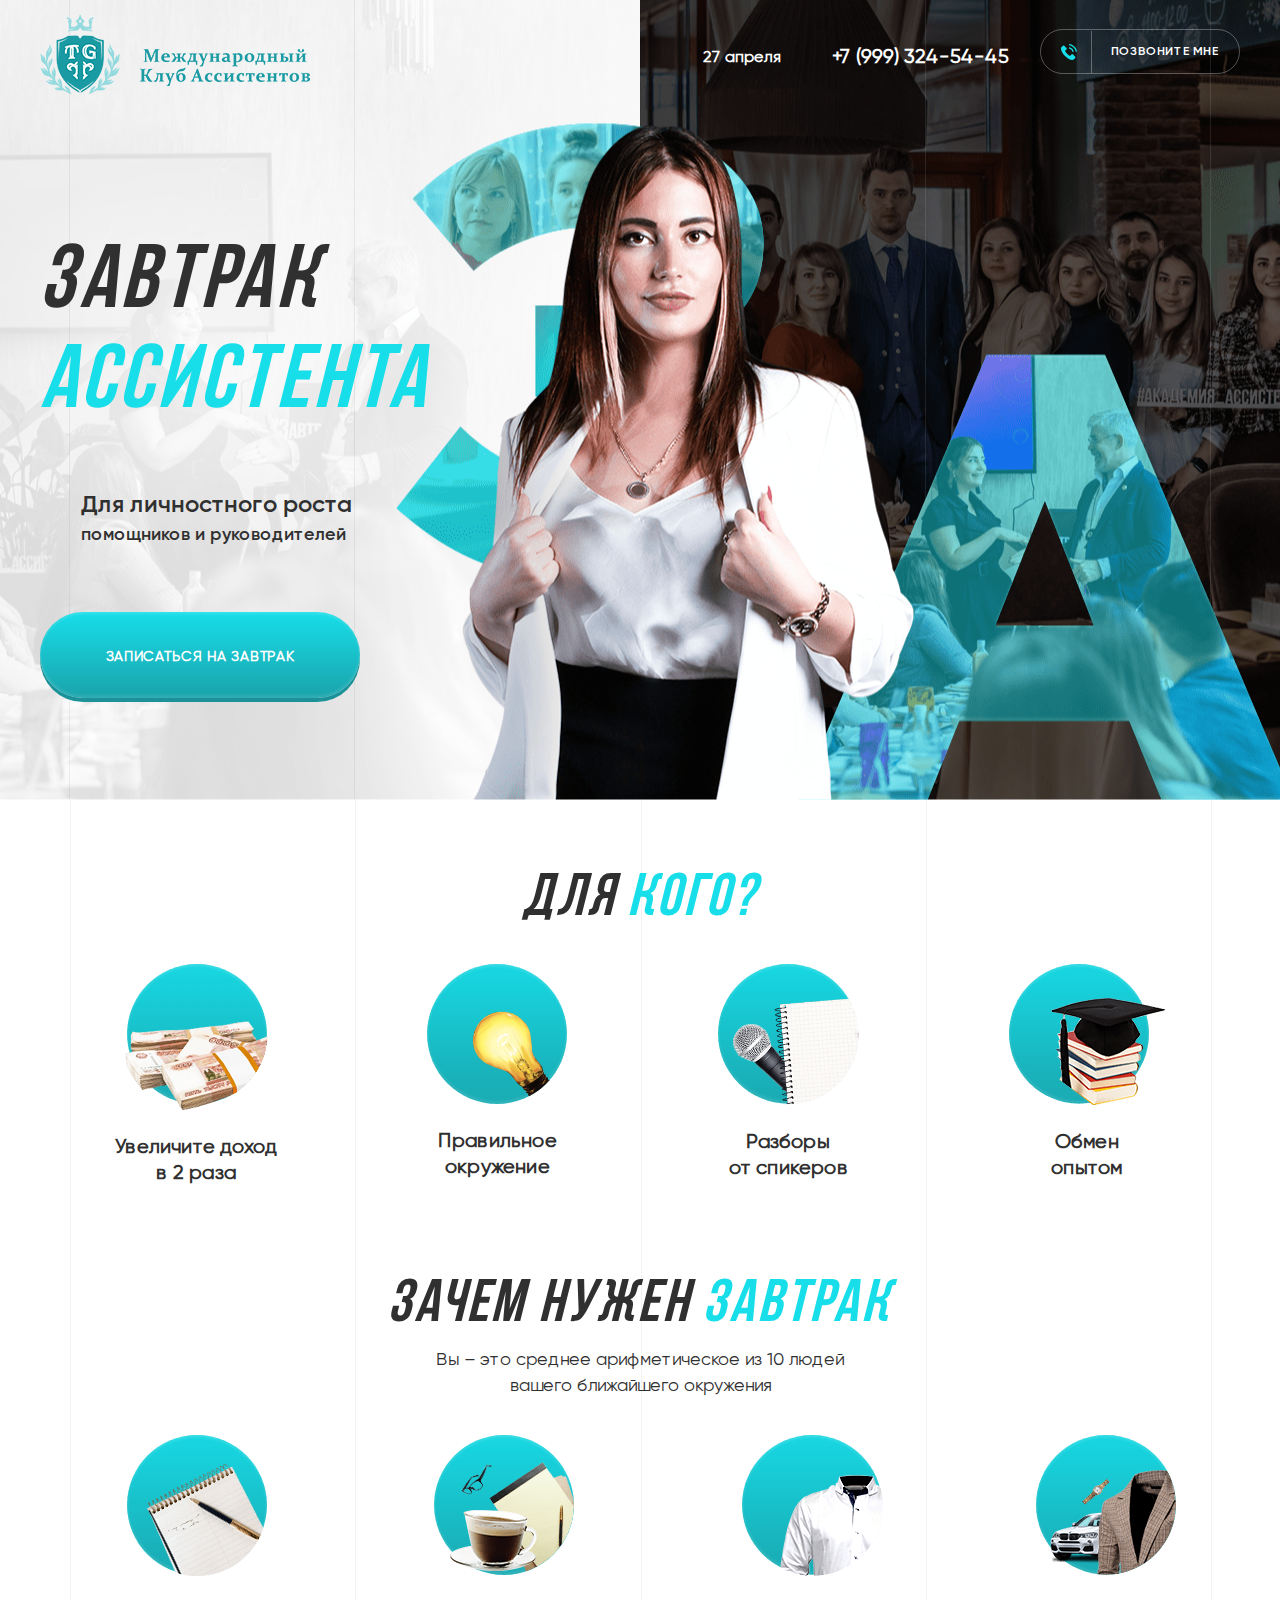
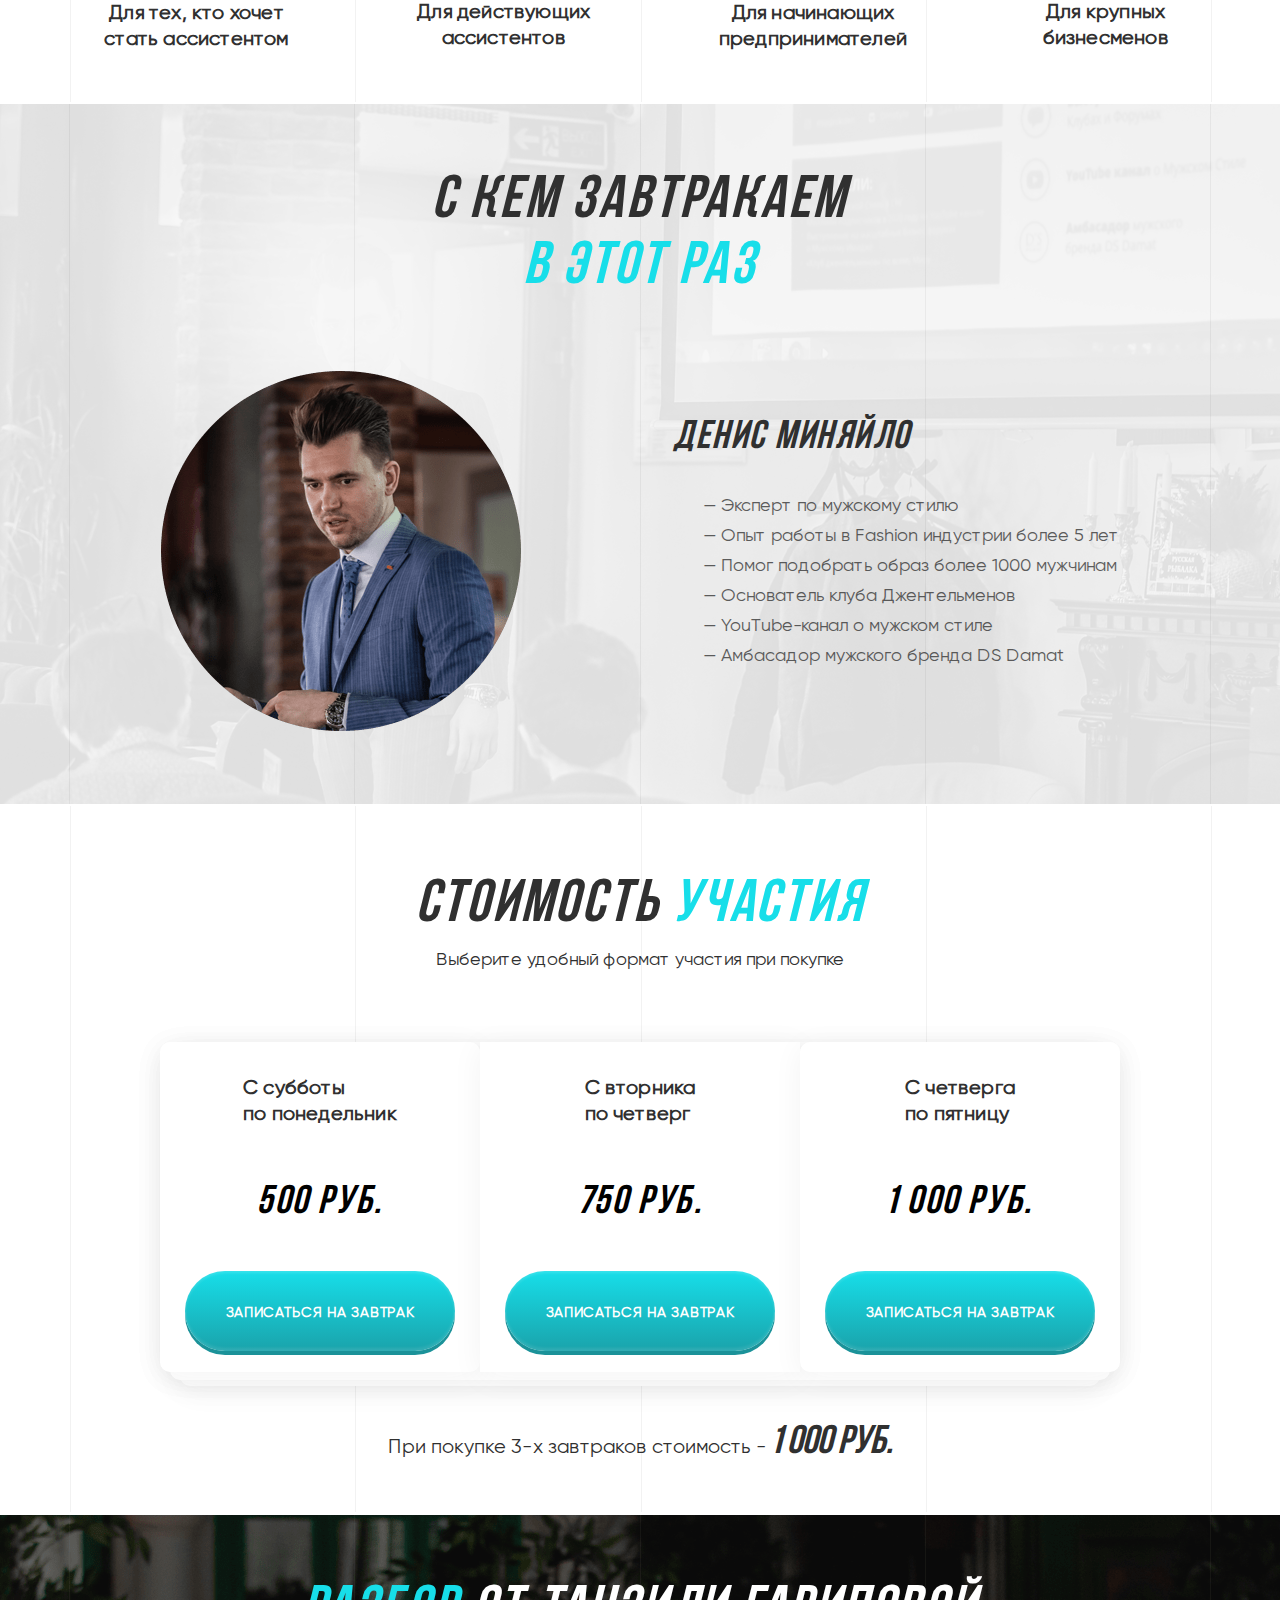
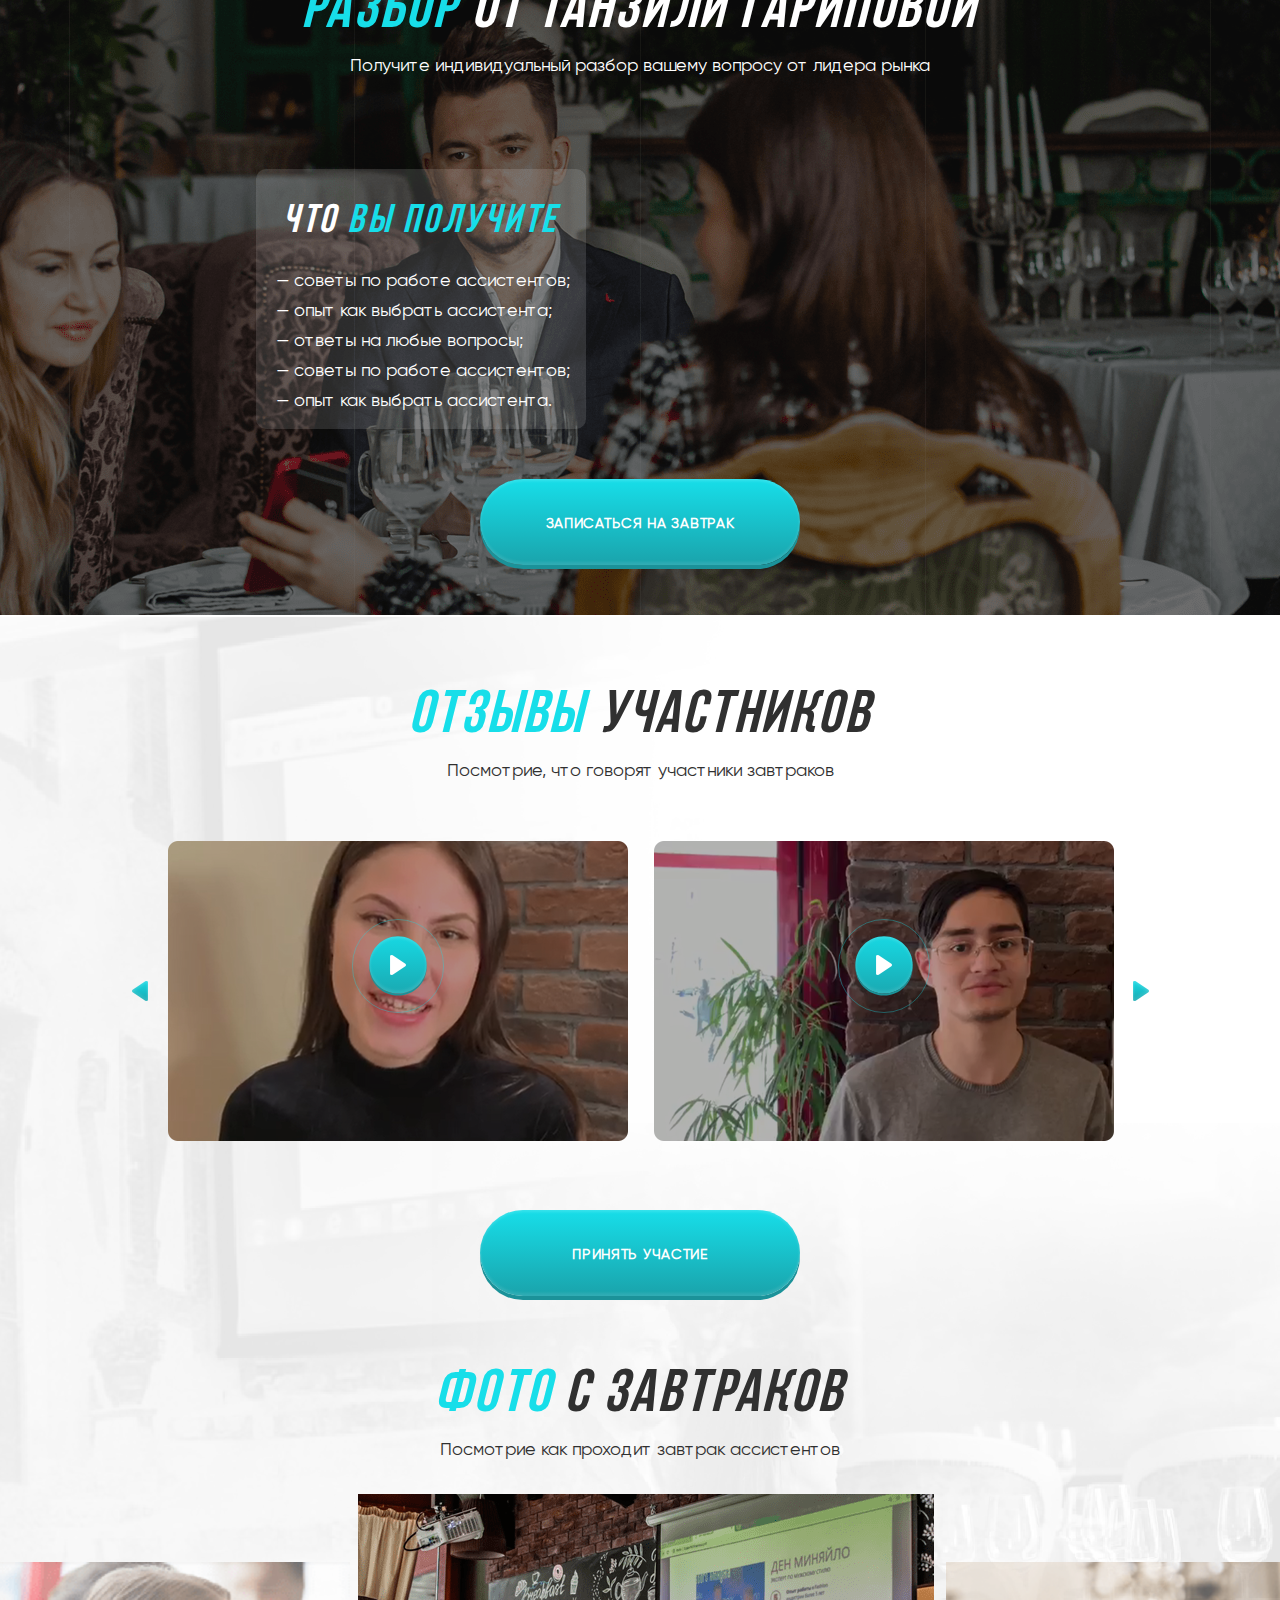
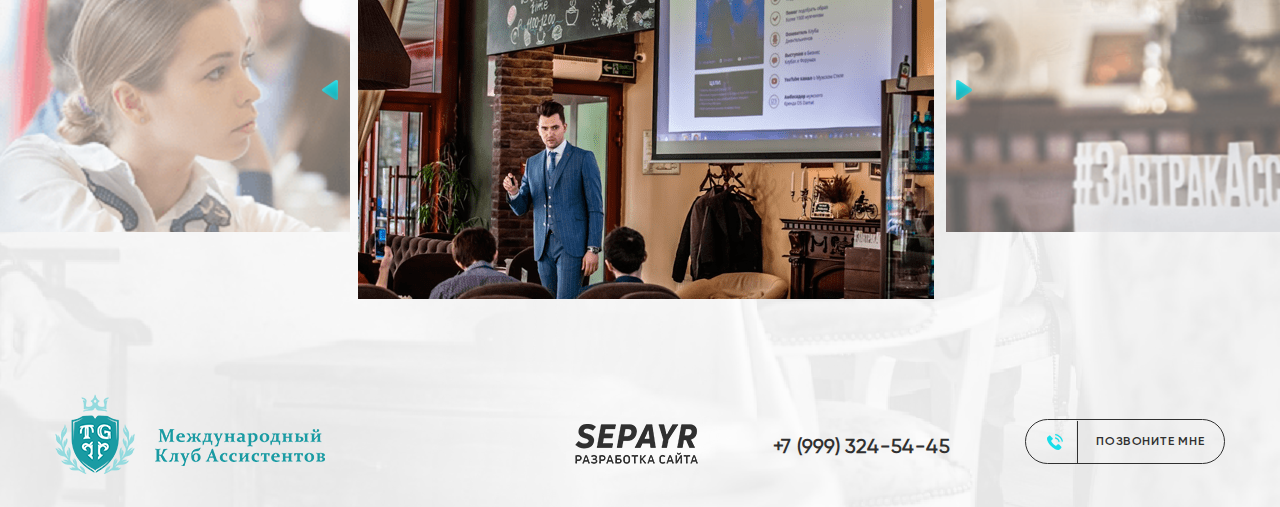
==== commit 5eca40f0: "I think it's last commit" ====
--- a/index.html
+++ b/index.html
@@ -4,8 +4,8 @@
 		<meta charset="UTF-8">
 		<meta name="viewport" content="width=device-width, initial-scale=1.0">
 		<meta http-equiv="X-UA-Compatible" content="ie=edge">
-		<meta property="og:url" content="https://afisha.mail.ru/cinema/news/48375/"/>
-		<meta property="og:image"content="https://pic.afisha.mail.ru/share/article
+		<meta property="og:url" content="https://php8098.github.io/breakfast/"/>
+		<meta property="og:image"content="https://pic.php8098.github.io/breakfast/share/article
 		/48375/?20170413114841.1"/>
 		<meta property="og:image:width" content="1200"/>
 		<meta property="og:image:height" content="630"/>
@@ -23,7 +23,7 @@
 					<div class="header-menu">
 						<div class="header-menu__data">27 апреля</div>
 						<!-- /.header-menu__data -->
-						<div class="header-menu__tel">+7 (999) 324-54-45</div>
+						<div class="header-menu__tel"><a href="tel:+79993245445">+7 (999) 324-54-45</a></div>
 						<!-- /.header-menu__tel -->
 						<button class="button-o">
 							<svg version="1.1" id="Capa_1" xmlns="http://www.w3.org/2000/svg" xmlns:xlink="http://www.w3.org/1999/xlink" x="0px" y="0px" width="16" height="16" viewBox="0 0 480.56 480.56" style="enable-background:new 0 0 480.56 480.56;" xml:space="preserve">
@@ -178,7 +178,7 @@
 					<!-- /.button -->
 				</div>
 				<!-- /.section-price__rate -->
-				<div class="section-price__rate">
+				<div class="section-price__rate center">
 					<div class="section-price__date">С вторника<br>
 					по четверг</div>
 					<!-- /.section-price__date -->
@@ -234,32 +234,32 @@
 				<!-- /.section-desc -->
 				<div class="feedback-slider">
 					<div class="feedback-slide feedback-slide-1">
-						<button class="button-play button-play-1">
+						<button class="button-play button-play-1" onclick="$('.video-popup-1').show();">
 						<img src="img/play.png" alt="">
 						</button>
 					</div>
 					<div class="feedback-slide feedback-slide-2">
-						<button class="button-play button-play-2">
+						<button class="button-play button-play-2" onclick="$('.video-popup-2').show();">
 						<img src="img/play.png" alt="">
 						</button>
 					</div>
 					<div class="feedback-slide feedback-slide-3">
-						<button class="button-play button-play-3">
+						<button class="button-play button-play-3" onclick="$('.video-popup-3').show();">
 						<img src="img/play.png" alt="">
 						</button>
 					</div>
 					<div class="feedback-slide feedback-slide-4">
-						<button class="button-play button-play-4">
+						<button class="button-play button-play-4" onclick="$('.video-popup-4').show();">
 						<img src="img/play.png" alt="">
 						</button>
 					</div>
 					<div class="feedback-slide feedback-slide-5">
-						<button class="button-play button-play-5">
+						<button class="button-play button-play-5" onclick="$('.video-popup-5').show();">
 						<img src="img/play.png" alt="">
 						</button>
 					</div>
 					<div class="feedback-slide feedback-slide-6">
-						<button class="button-play button-play-6">
+						<button class="button-play button-play-6" onclick="$('.video-popup-6').show();">
 						<img src="img/play.png" alt="">
 						</button>
 					</div>
@@ -324,10 +324,10 @@
 				</div>
 				<!-- /.logo -->
 				<div class="copy">
-					<img src="img/copy.png" alt="">
+					<a href="http://sepayr.ru/"><img src="img/copy.png" alt=""></a>
 				</div>
 				<!-- /.copy -->
-				<div class="tel">+7 (999) 324-54-45</div>
+				<div class="tel"><a href="tel:+79993245445">+7 (999) 324-54-45</a></div>
 				<!-- /.tel -->
 				<button class="button-o">
 					<svg version="1.1" id="Capa_1" xmlns="http://www.w3.org/2000/svg" xmlns:xlink="http://www.w3.org/1999/xlink" x="0px" y="0px" width="16" height="16" viewBox="0 0 480.56 480.56" style="enable-background:new 0 0 480.56 480.56;" xml:space="preserve">
@@ -408,38 +408,20 @@
 		<script src="slick/slick.js"></script>
 		<script>
 		$(document).ready(function() {
-		$('.button-play-1').on("click", function(){
-		$('.video-popup-1').show()
-		});
 		$('.close-1').on("click", function(){
 		$('.video-popup').hide()
 		});
-		$('.button-play-2').on("click", function(){
-		$('.video-popup-2').show()
-		});
 		$('.close-2').on("click", function(){
 		$('.video-popup').hide()
 		});
-		$('.button-play-3').on("click", function(){
-		$('.video-popup-3').show()
-		});
 		$('.close-3').on("click", function(){
 		$('.video-popup').hide()
 		});
-		$('.button-play-4').on("click", function(){
-		$('.video-popup-4').show()
-		});
 		$('.close-4').on("click", function(){
 		$('.video-popup').hide()
 		});
-		$('.button-play-5').on("click", function(){
-		$('.video-popup-5').show()
-		});
 		$('.close-5').on("click", function(){
 		$('.video-popup').hide()
-		});
-		$('.button-play-6').on("click", function(){
-		$('.video-popup-6').show()
 		});
 		$('.close-6').on("click", function(){
 		$('.video-popup').hide()
@@ -478,6 +460,7 @@
 		arrows: true,
 		dots: false,
 		infinite: true,
+		initialSlide: 7,
 		responsive: [
 		{
 		breakpoint: 576,
--- a/css/style.css
+++ b/css/style.css
@@ -81,6 +81,13 @@
   margin-left: 51px;
 }
 
+.header-menu__tel a {
+  color: #ffffff;
+  font-family: Gilroy, sans-serif;
+  font-weight: 700;
+  text-decoration: none;
+}
+
 .header-main {
   max-width: 1239px;
   height: 677px;
@@ -131,17 +138,17 @@
 
 .section-photos .slick-track,
 .section-photos .draggable {
-  margin-left: -2.5%;
   height: 455px;
+  margin-left: -4.5%;
 }
 
 .section-photos .slick-next {
-  left: 69.5%;
+  left: 74.5%;
   top: 50%;
 }
 
 .section-photos .slick-prev {
-  left: 30.5%;
+  left: 25%;
   opacity: 1;
   top: 50%;
   z-index: 1;
@@ -153,8 +160,6 @@
   opacity: 0.6;
   margin-top: 100px;
   z-index: 1;
-  margin-left: 6%;
-  margin-right: 6%;
 }
 
 .photos-slide-1 {
@@ -186,8 +191,8 @@
 }
 
 .slick-center {
-  margin-left: 0.1%;
-  margin-right: 0.1%;
+  margin-left: 0.2%;
+  margin-right: 0.4%;
 }
 
 .slick-center .photos-slide {
@@ -199,6 +204,10 @@
   margin-left: -18%;
 }
 
+.slick-center .photos-slide-7 {
+  margin-left: -8% !important;
+}
+
 .button-o {
   margin-top: 29px;
   text-transform: uppercase;
@@ -226,7 +235,7 @@
 }
 
 .button-o:hover {
-  background: #303030;
+  background: #17dee9;
   color: #fff;
 }
 
@@ -387,6 +396,10 @@
   z-index: 3;
 }
 
+.section-price .center {
+  border-radius: 0px;
+}
+
 .section-price__rates {
   display: -webkit-box;
   display: -ms-flexbox;
@@ -733,16 +746,20 @@
 }
 
 .tel {
+  margin-top: 68px;
+}
+
+.tel a {
   color: #303030;
   font-family: Gilroy;
   font-size: 20px;
   font-weight: 700;
-  margin-top: 68px;
+  text-decoration: none;
 }
 
 .copy {
   margin-top: 57px;
-  margin-left: 253px;
+  margin-left: 15%;
 }
 
 .video-popup {
@@ -833,7 +850,7 @@
 }
 
 form {
-  margin-bottom: 58px;
+  margin-bottom: 28px;
 }
 
 .button-a {
@@ -868,7 +885,7 @@
   font-weight: 400;
   line-height: 19.98px;
   font-family: Gilroy;
-  margin-top: 57px;
+  margin-top: 27px;
   margin-left: 85px;
 }
 
@@ -904,6 +921,10 @@
     display: inline-block;
   }
 
+  .header-menu__tel a {
+    color: #303030;
+  }
+
   .header-main {
     max-width: 576px;
     text-align: center;
@@ -916,6 +937,7 @@
 
   .header-main__text__desc {
     margin-left: 0;
+    margin-top: 20px;
   }
 
   .header-main__text__desc_small {
@@ -924,7 +946,8 @@
 
   .header .button-o {
     margin: 0 auto;
-    margin-top: 29px;
+    margin-top: 10px;
+    margin-bottom: 20px;
   }
 
   .container {
@@ -939,7 +962,7 @@
     margin-top: 20px;
   }
 
-  .button-o img {
+  .button-o svg {
     border-right: 1px solid rgba(48, 48, 48, 0.3);
   }
 
@@ -1073,8 +1096,7 @@
     margin: 0;
     height: 270px !important;
     width: 89%;
-    margin-left: 8%;
-    margin-right: 8%;
+    margin: 0 auto;
     margin-top: -50px;
   }
 
@@ -1082,42 +1104,14 @@
     opacity: 1;
   }
 
-  .photos-slider .photos-slide-1 {
-    background: url("../img/slider-2/img-1_mobile.png") center no-repeat;
-  }
-
-  .photos-slider .photos-slide-2 {
-    background: url("../img/slider-2/img-2_mobile.png") center no-repeat;
-  }
-
-  .photos-slider .photos-slide-3 {
-    background: url("../img/slider-2/img-3_mobile.png") center no-repeat;
-  }
-
-  .photos-slider .photos-slide-4 {
-    background: url("../img/slider-2/img-4_mobile.jpg") center no-repeat;
-  }
-
-  .photos-slider .photos-slide-5 {
-    background: url("../img/slider-2/img-5_mobile.jpg") center no-repeat;
-  }
-
-  .photos-slider .photos-slide-6 {
-    background: url("../img/slider-2/img-6_mobile.png") center no-repeat;
-  }
-
-  .photos-slider .photos-slide-7 {
-    background: url("../img/slider-2/img-7_mobile.png") center no-repeat;
-  }
-
   .photos-slider .slick-track,
   .photos-slider .draggable {
-    margin-left: -6%;
+    margin-left: 0%;
   }
 
   .photos-slider .slick-next {
     top: 90%;
-    right: -15%;
+    right: -20%;
   }
 
   .photos-slider .slick-prev {
@@ -1134,19 +1128,29 @@
 
   .footer .copy {
     margin-left: 0;
+    margin-top: 32px;
+  }
+
+  .footer .tel {
+    margin-top: 32px;
   }
 
   .footer .button-o {
     margin: 0 auto;
-    margin-top: 52px;
+    margin-top: 32px;
   }
 
   .video-popup {
     display: none;
   }
 
+  .video-popup .popup {
+    width: 320px;
+  }
+
   .popup {
     width: 336px;
+    height: 500px;
   }
 
   .popup input {
@@ -1168,7 +1172,7 @@
   }
 
   iframe {
-    max-width: 90% !important;
+    max-width: 100% !important;
   }
 
   .rates-before {
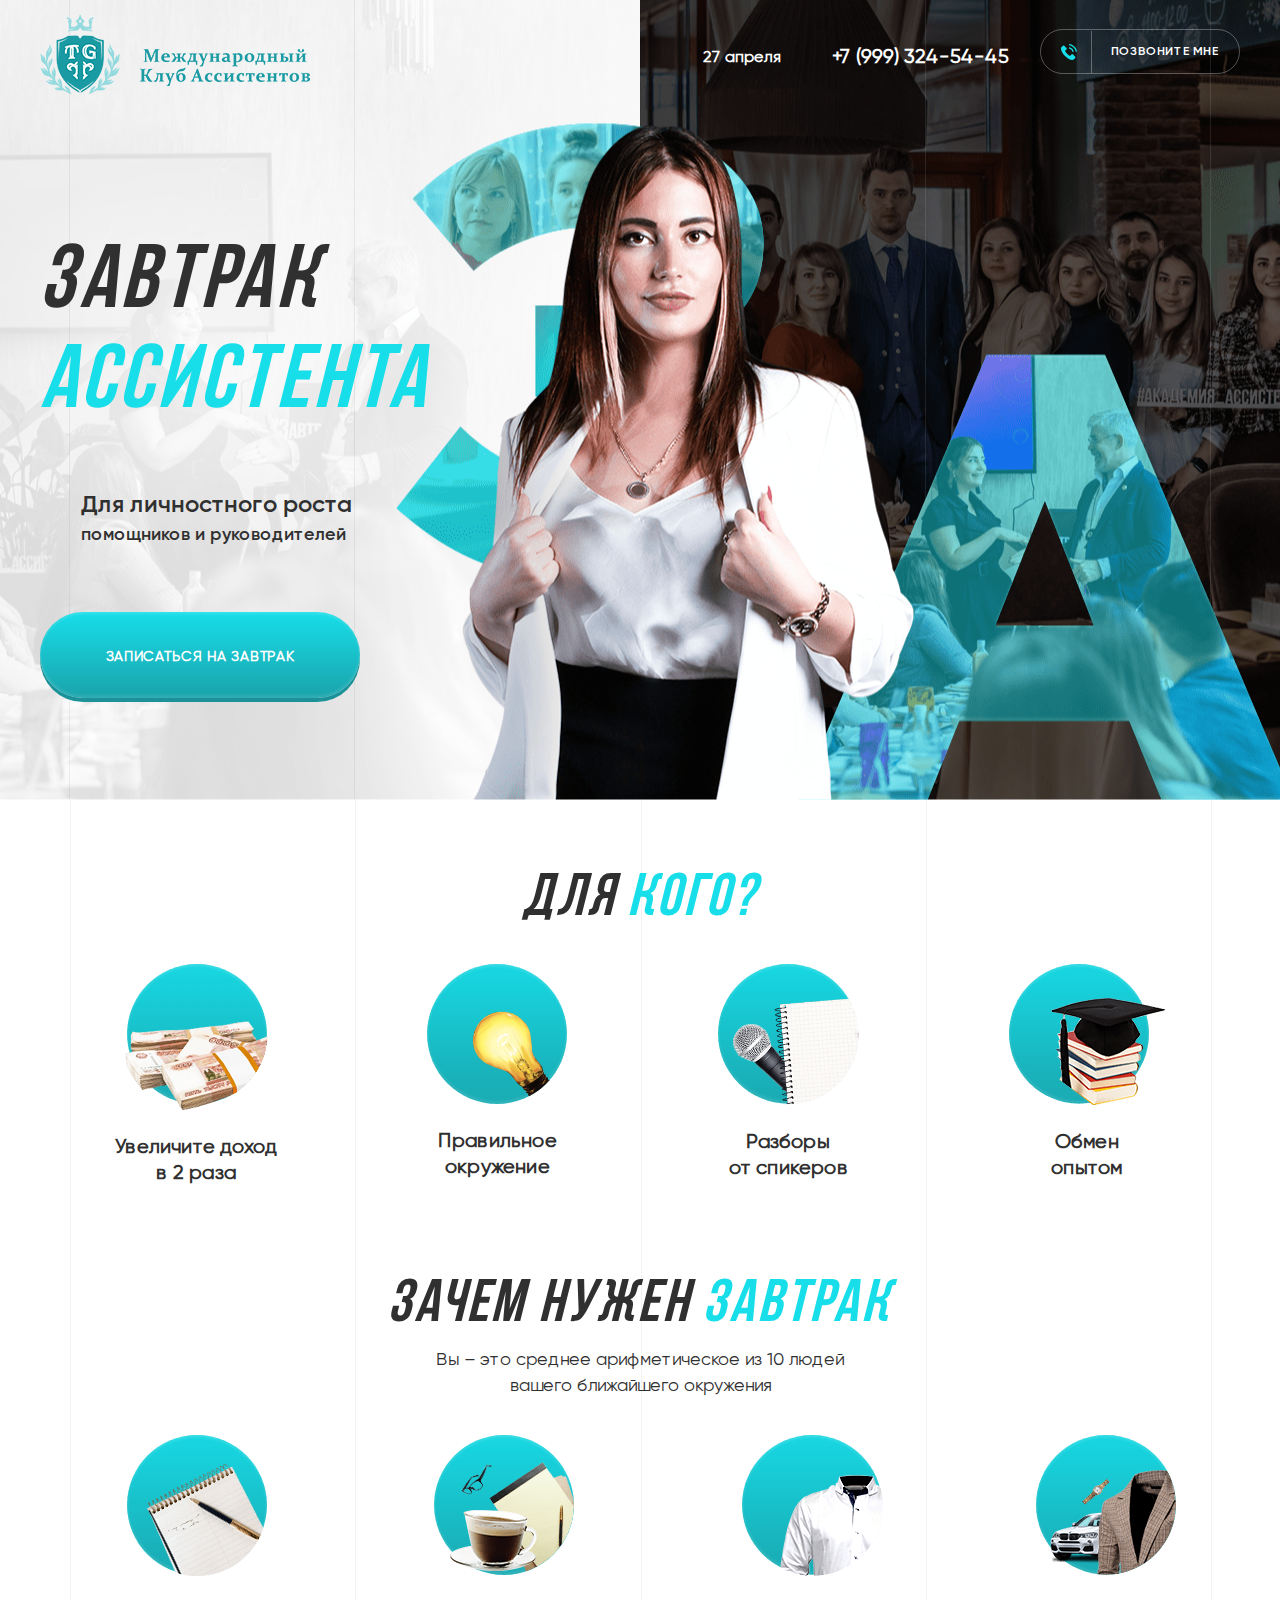
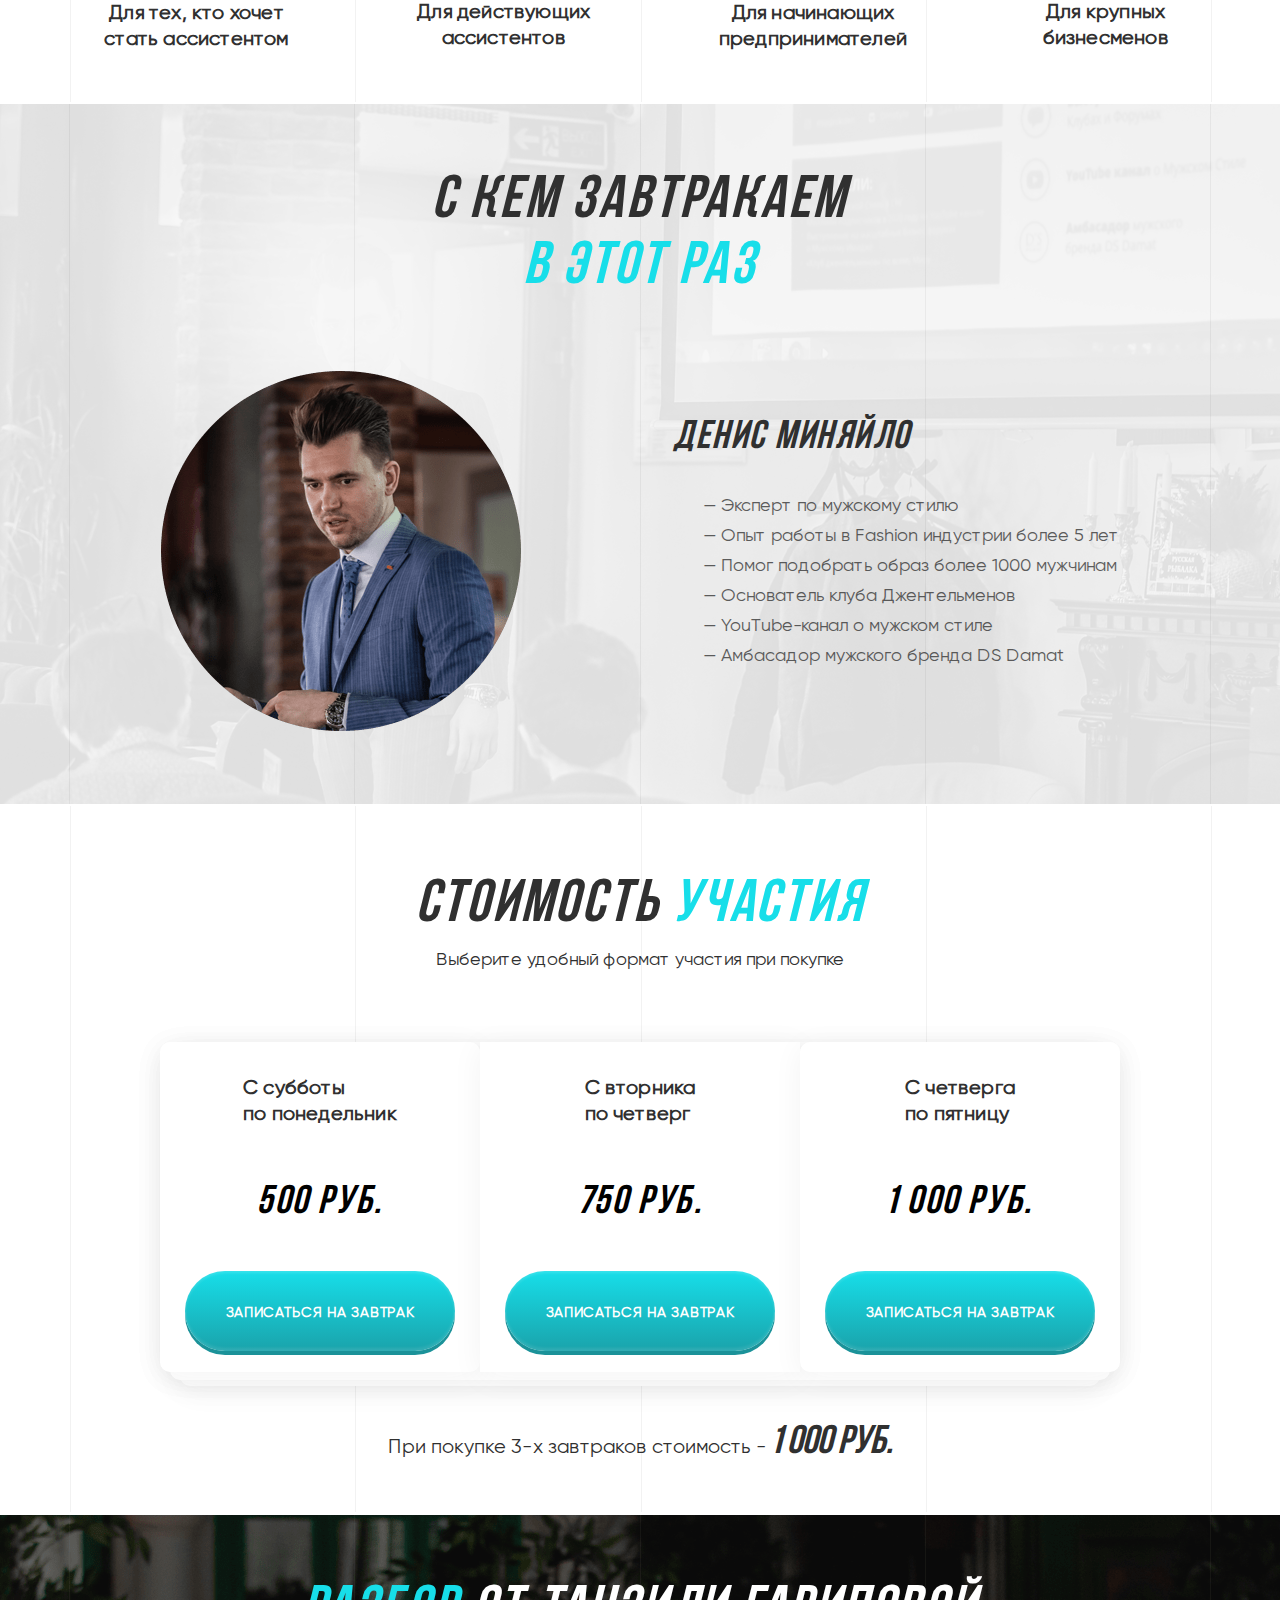
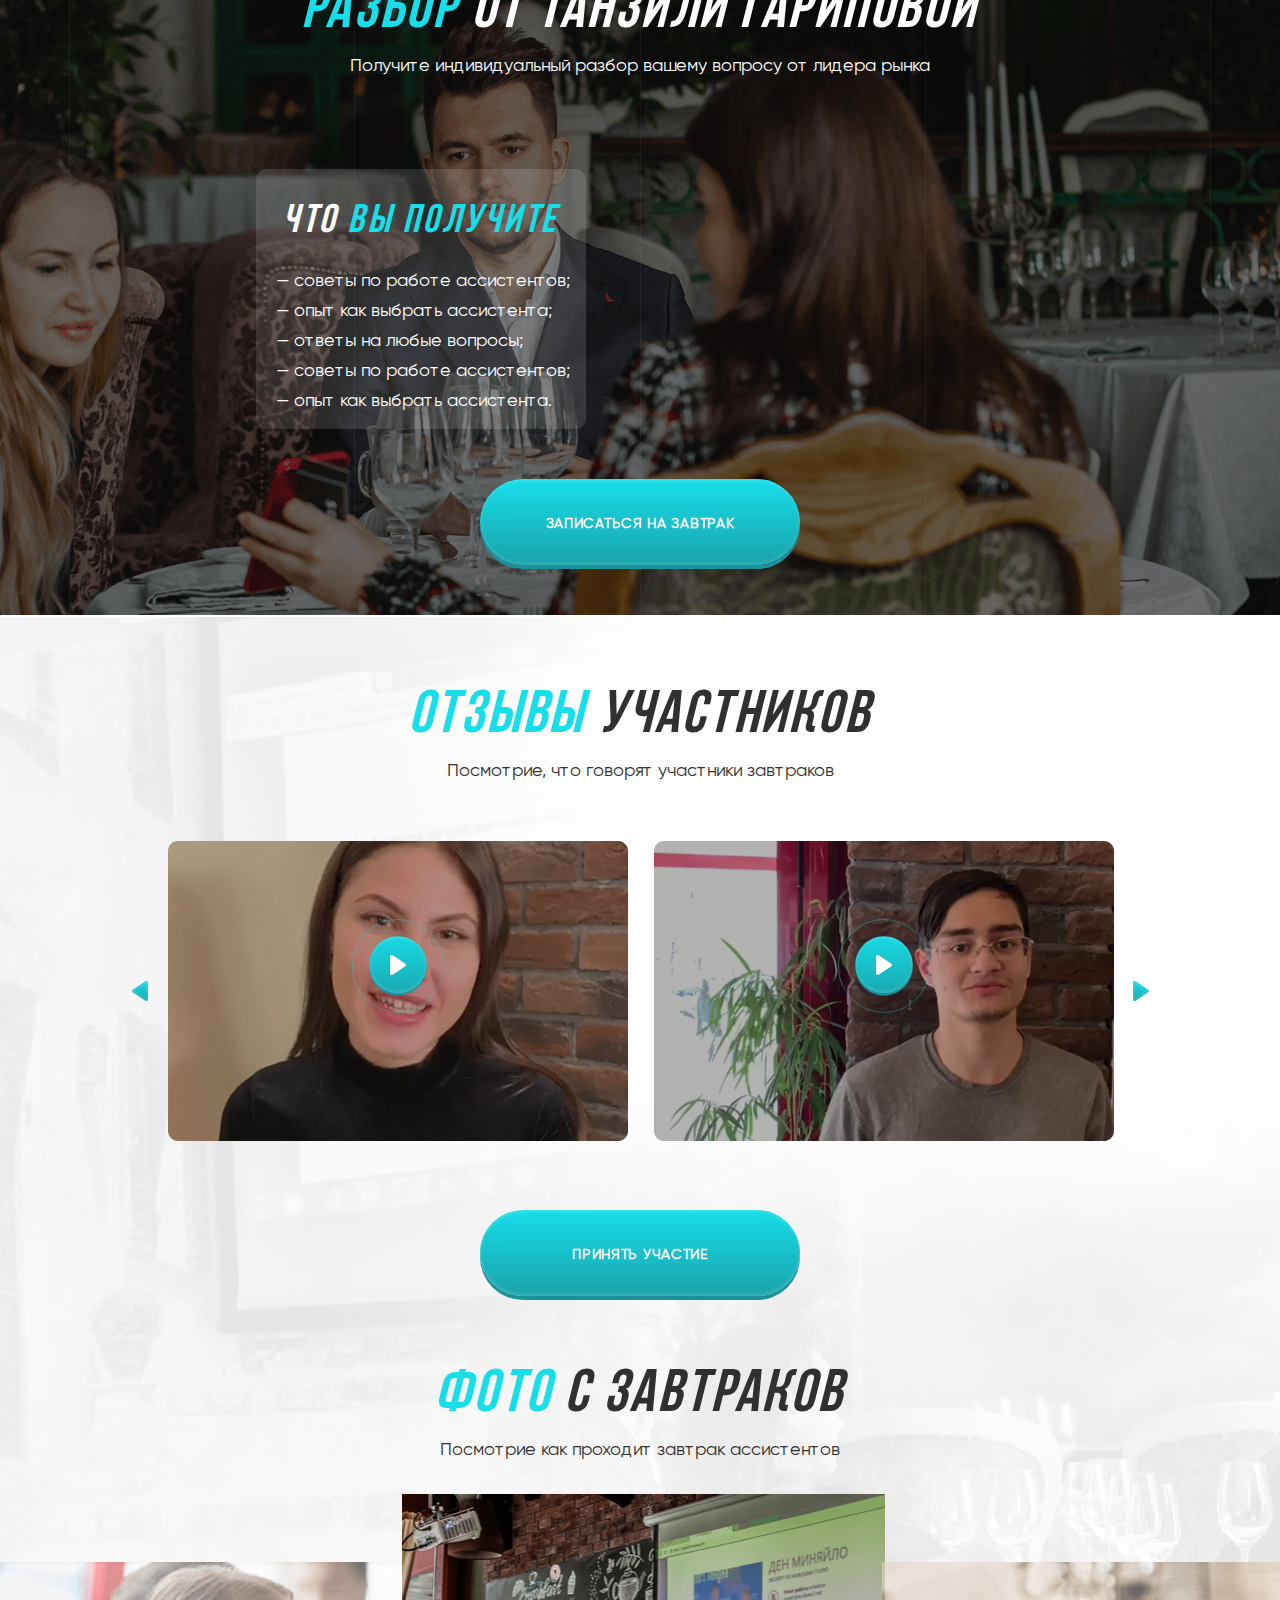
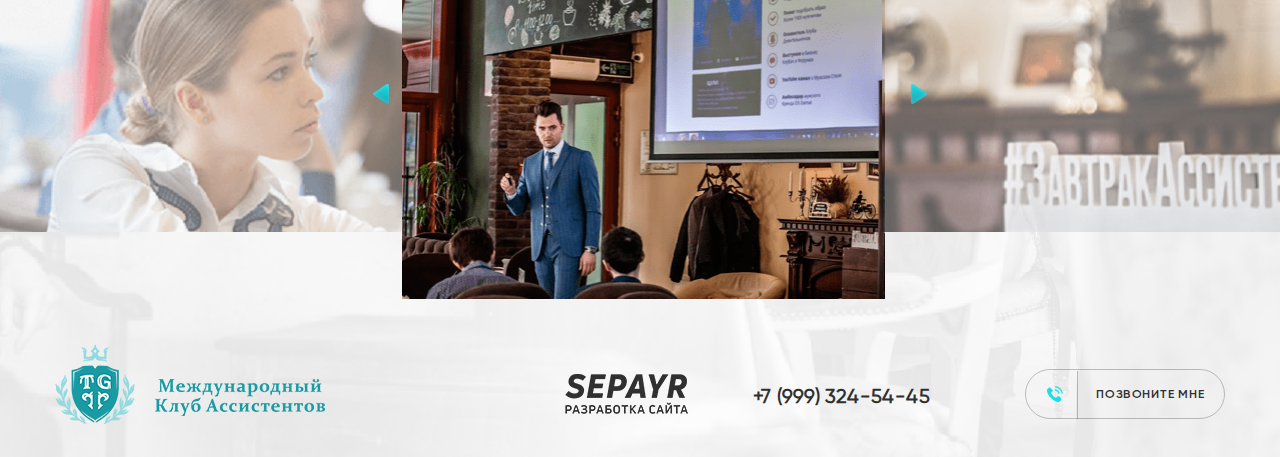
==== commit c39f80d0: "finish" ====
--- a/index.html
+++ b/index.html
@@ -4,11 +4,7 @@
 		<meta charset="UTF-8">
 		<meta name="viewport" content="width=device-width, initial-scale=1.0">
 		<meta http-equiv="X-UA-Compatible" content="ie=edge">
-		<meta property="og:url" content="https://php8098.github.io/breakfast/"/>
-		<meta property="og:image"content="https://pic.php8098.github.io/breakfast/share/article
-		/48375/?20170413114841.1"/>
-		<meta property="og:image:width" content="1200"/>
-		<meta property="og:image:height" content="630"/>
+		<link rel="shortcut icon" href="img/logo-mobile.png" type="image/png">
 		<link rel="stylesheet" href="css/style.css">
 		<link rel="stylesheet" href="slick/slick.css">
 		<link rel="stylesheet" href="slick/slick-theme.css">
--- a/css/style.css
+++ b/css/style.css
@@ -139,18 +139,18 @@
 .section-photos .slick-track,
 .section-photos .draggable {
   height: 455px;
-  margin-left: -4.5%;
+  margin-left: -2%;
 }
 
 .section-photos .slick-next {
-  left: 74.5%;
-  top: 50%;
+  left: 71%;
+  top: 51%;
 }
 
 .section-photos .slick-prev {
-  left: 25%;
+  left: 29%;
   opacity: 1;
-  top: 50%;
+  top: 51%;
   z-index: 1;
 }
 
@@ -191,21 +191,15 @@
 }
 
 .slick-center {
-  margin-left: 0.2%;
-  margin-right: 0.4%;
+  margin-right: 0.26%;
 }
 
 .slick-center .photos-slide {
-  width: 150% !important;
+  width: 120% !important;
   height: 405px;
   opacity: 1;
   z-index: 14;
   margin-top: 32px;
-  margin-left: -18%;
-}
-
-.slick-center .photos-slide-7 {
-  margin-left: -8% !important;
 }
 
 .button-o {
@@ -716,24 +710,49 @@
   -ms-flex-pack: justify;
   justify-content: space-between;
   margin: 0 auto;
-  margin-top: 50px;
   padding-bottom: 29px;
 }
 
 .footer .button-o {
-  margin: 0;
   margin-top: 52px;
-  border: 1px solid #303030;
-  color: #303030;
+  width: 200px;
+  height: 50px;
+  border-radius: 25px;
+  border: 1px solid rgba(48, 48, 48, 0.29);
+}
+
+.footer .button-o span {
+  color: #303030;
+  font-family: 'Gilroy-SemiBold';
+  font-size: 12px;
+  font-weight: 400;
+  line-height: 24px;
+  text-transform: uppercase;
+  letter-spacing: 0.6px;
+}
+
+.footer .button-o:hover {
+  background: #17dee9;
+  color: #fff;
+}
+
+.footer .button-o:hover svg {
+  fill: #fff;
 }
 
 .footer .button-o svg {
-  border-right: 1px solid #303030;
-}
-
-.footer .button-o:hover {
-  color: #fff;
-  border: 1px solid rgba(255, 255, 255, 0.3);
+  margin-right: 15px;
+  padding-top: 15px;
+  padding-bottom: 17px;
+  padding-right: 14px;
+  vertical-align: middle;
+  -webkit-transition: 0.5s ease-in-out;
+  -o-transition: 0.5s ease-in-out;
+  transition: 0.5s ease-in-out;
+  border-right: 1px solid rgba(48, 48, 48, 0.29);
+  fill: #17dee9;
+  -webkit-box-sizing: content-box;
+  box-sizing: content-box;
 }
 
 .bottom {
